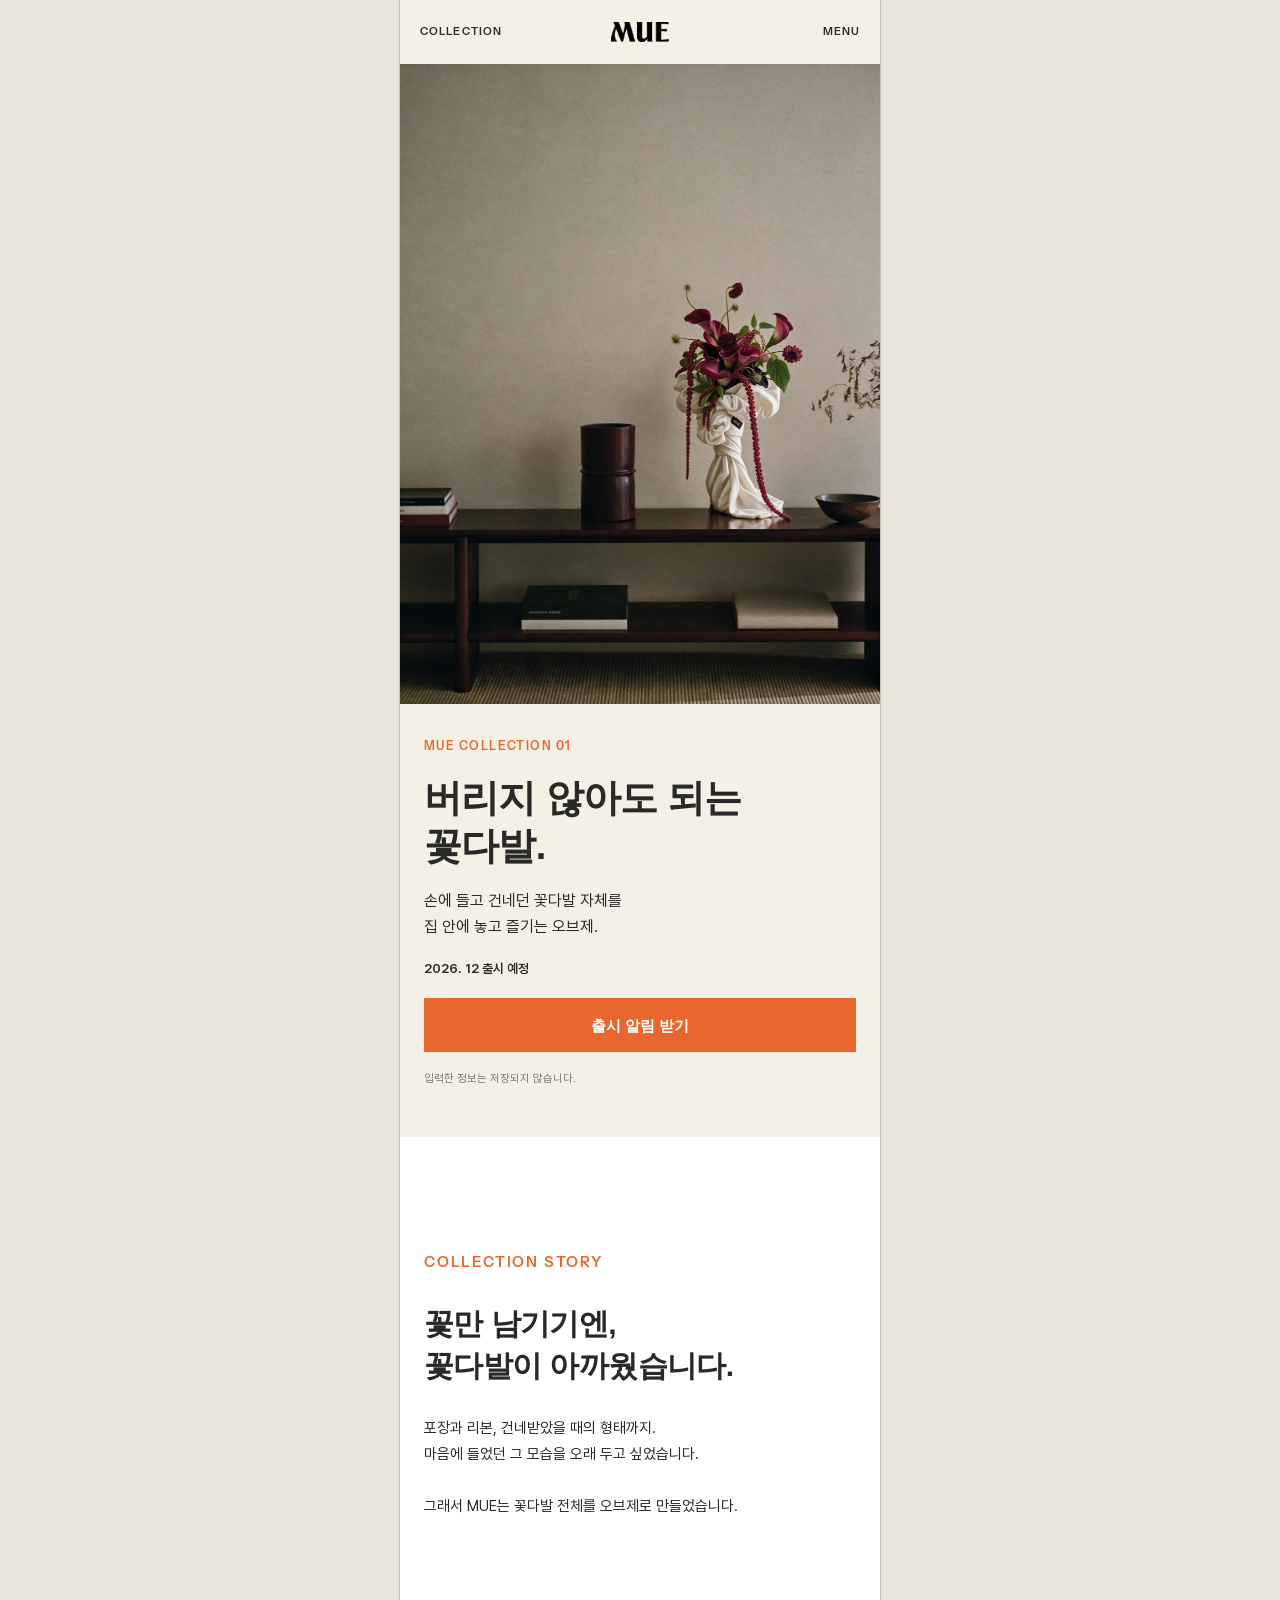
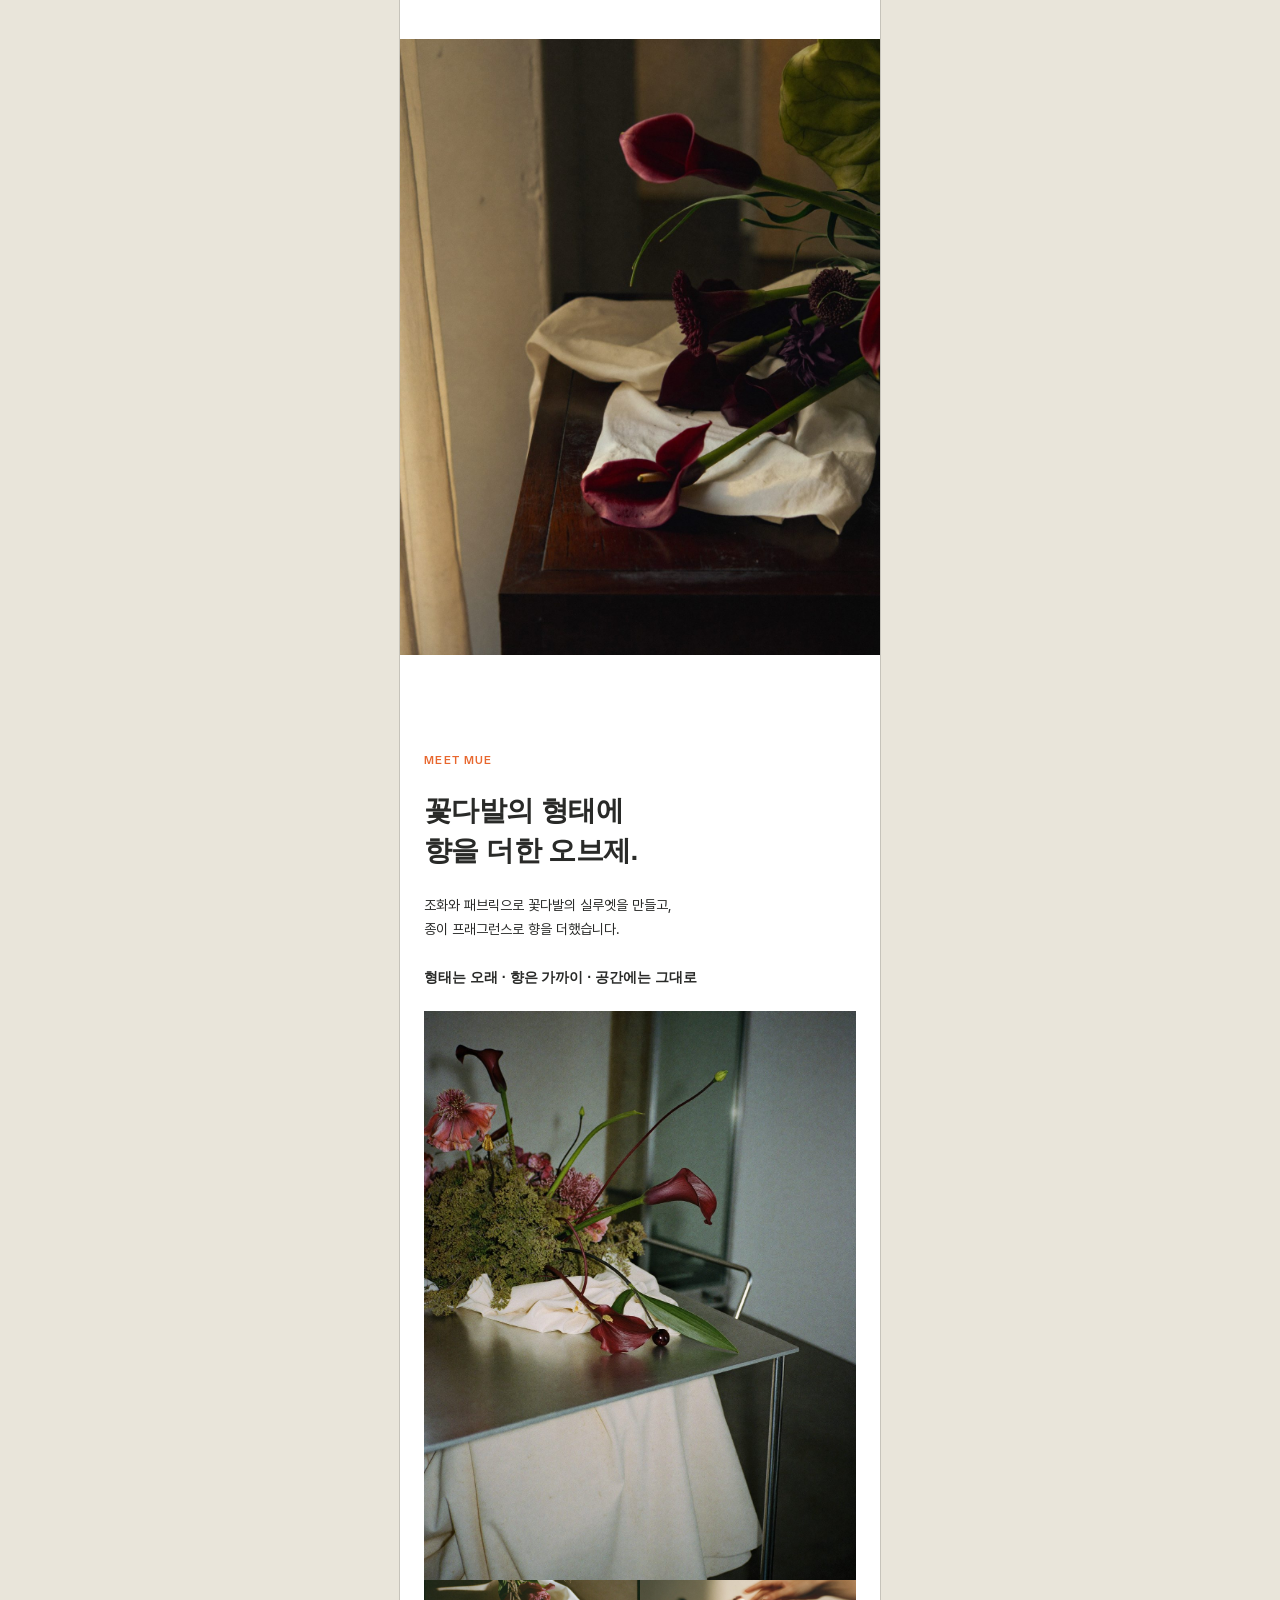
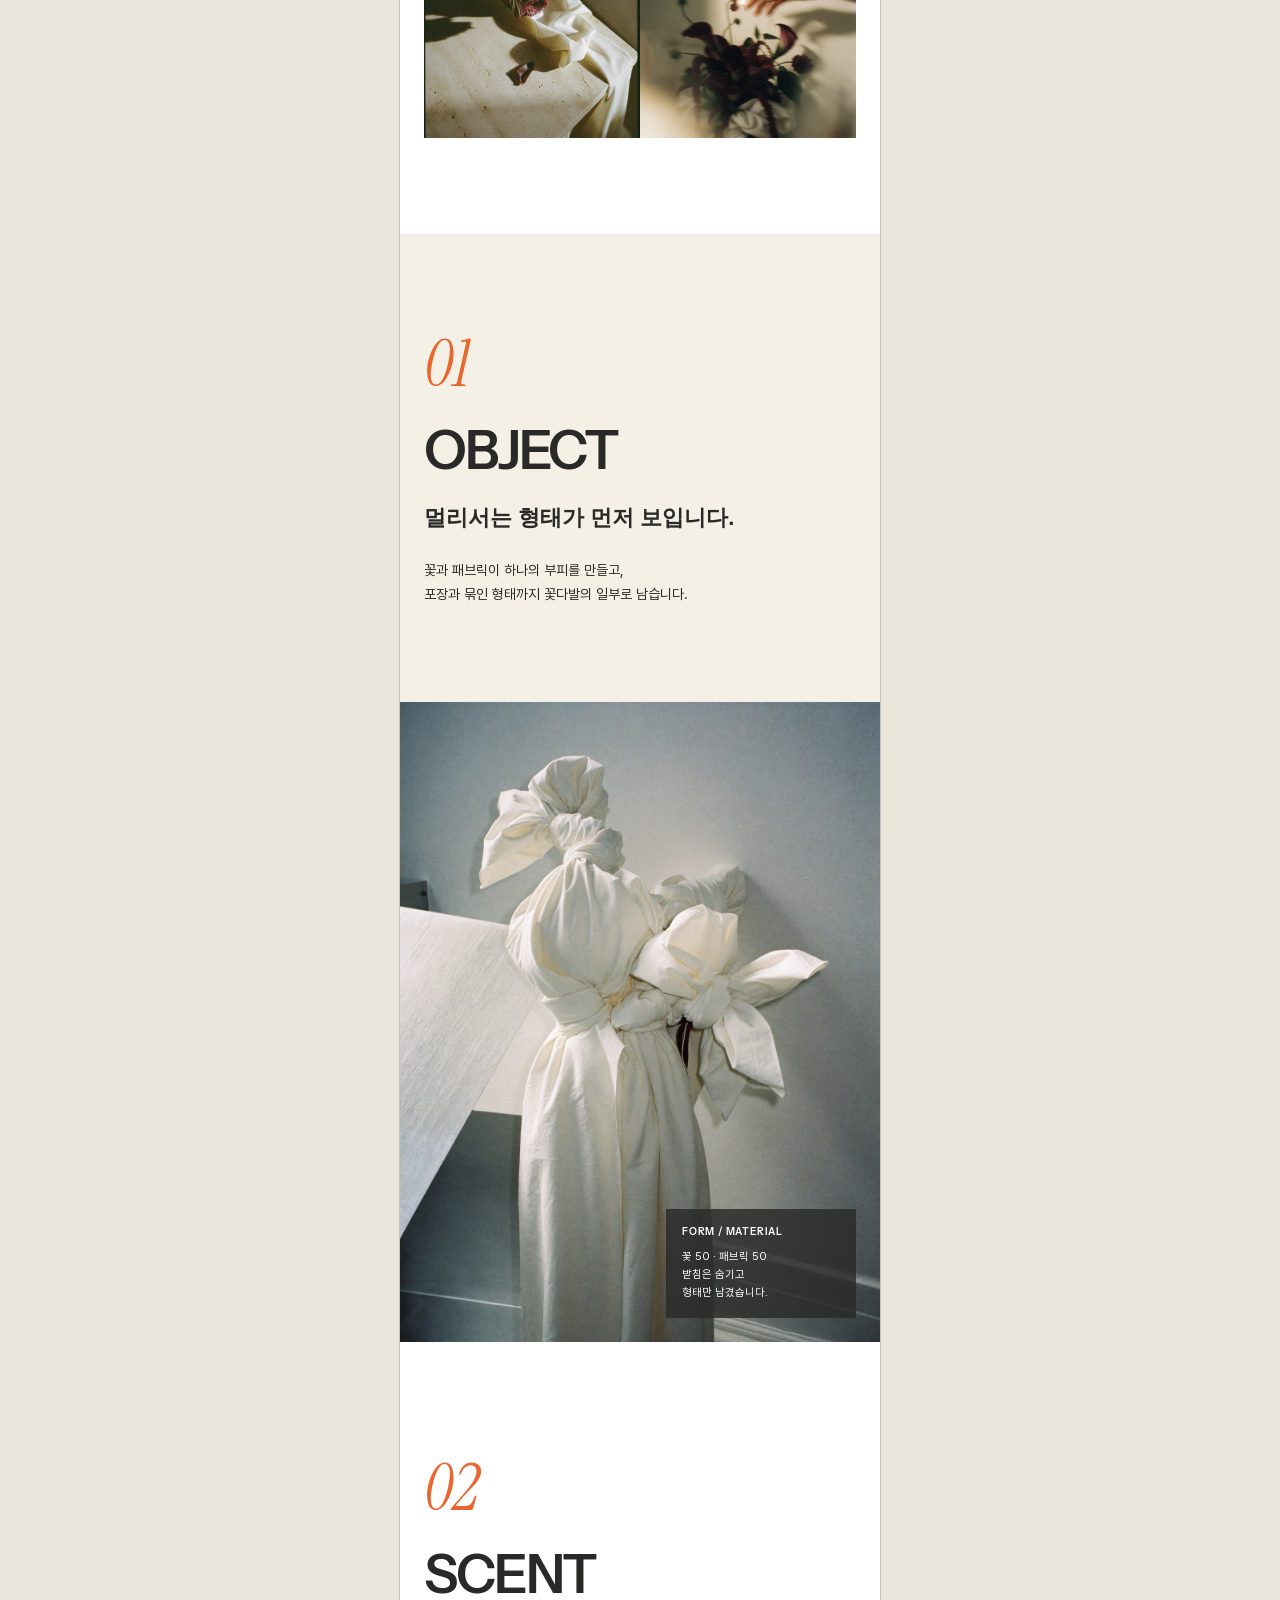
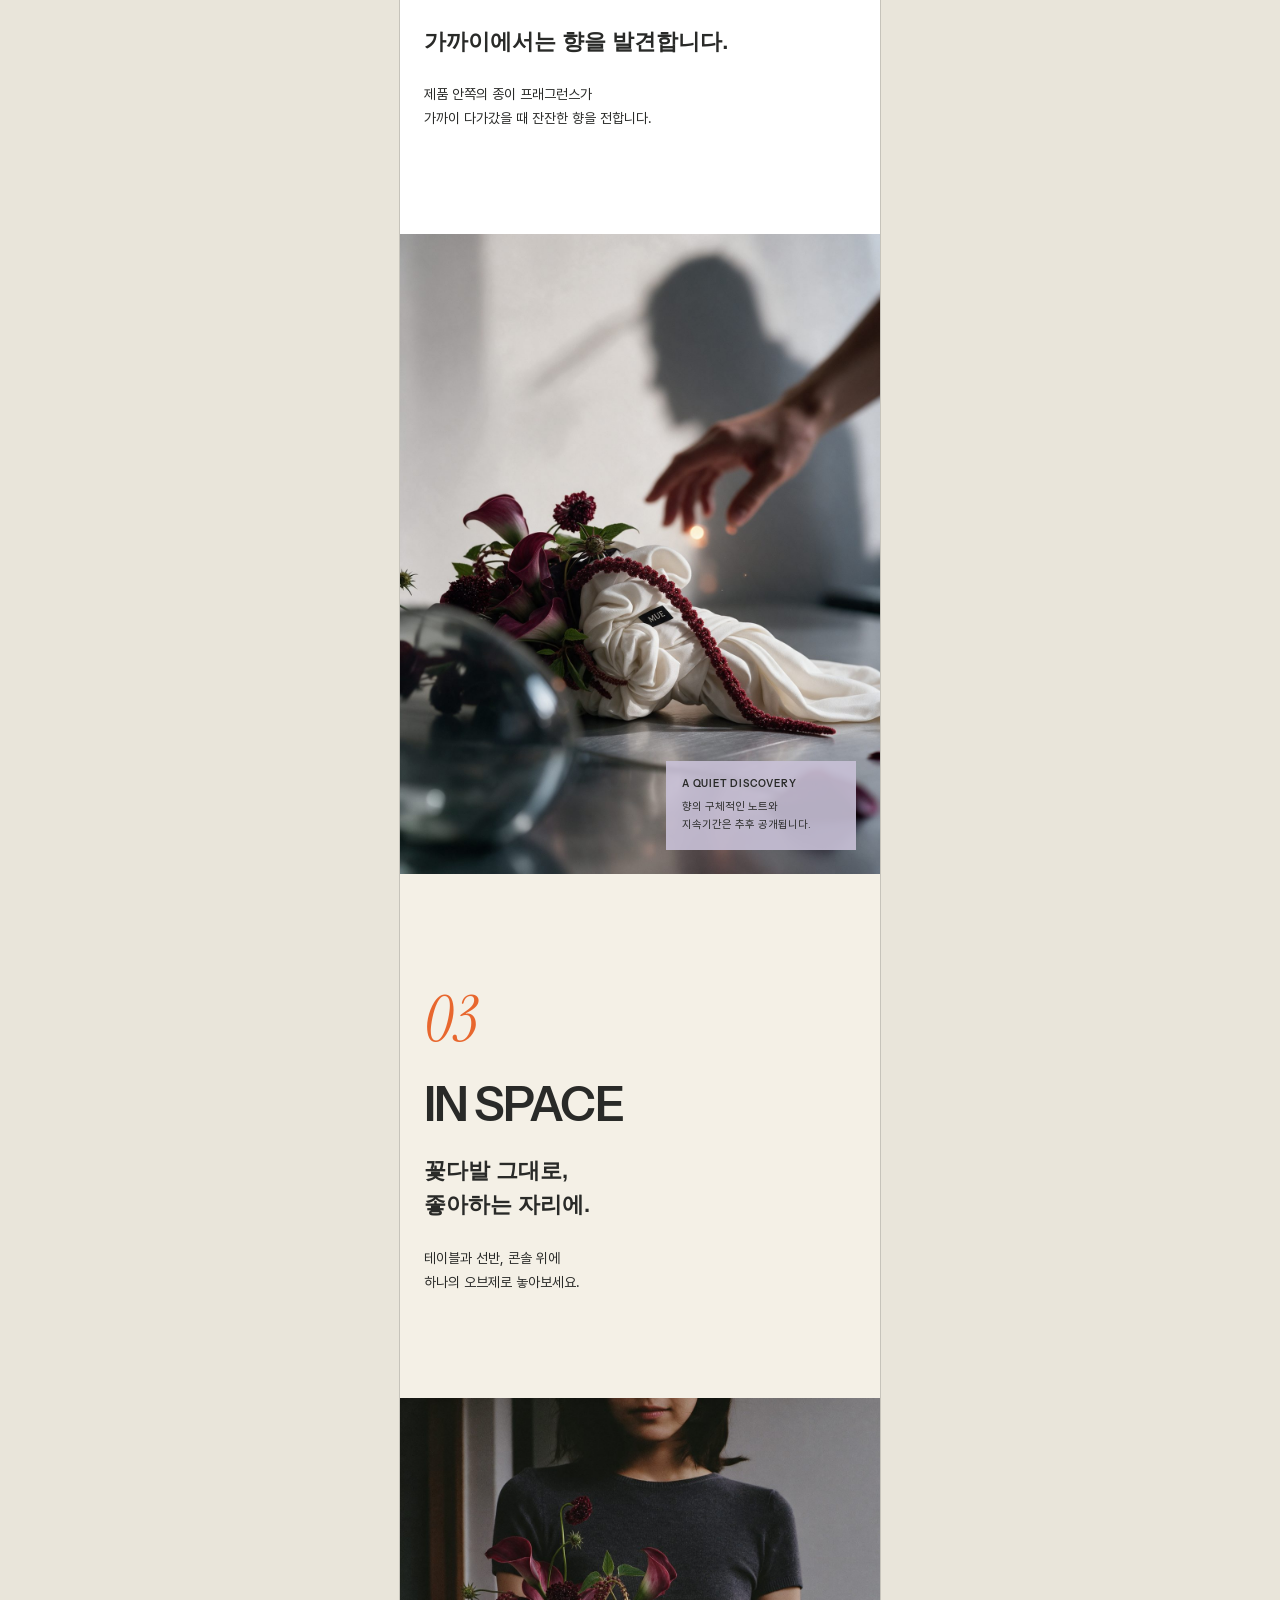
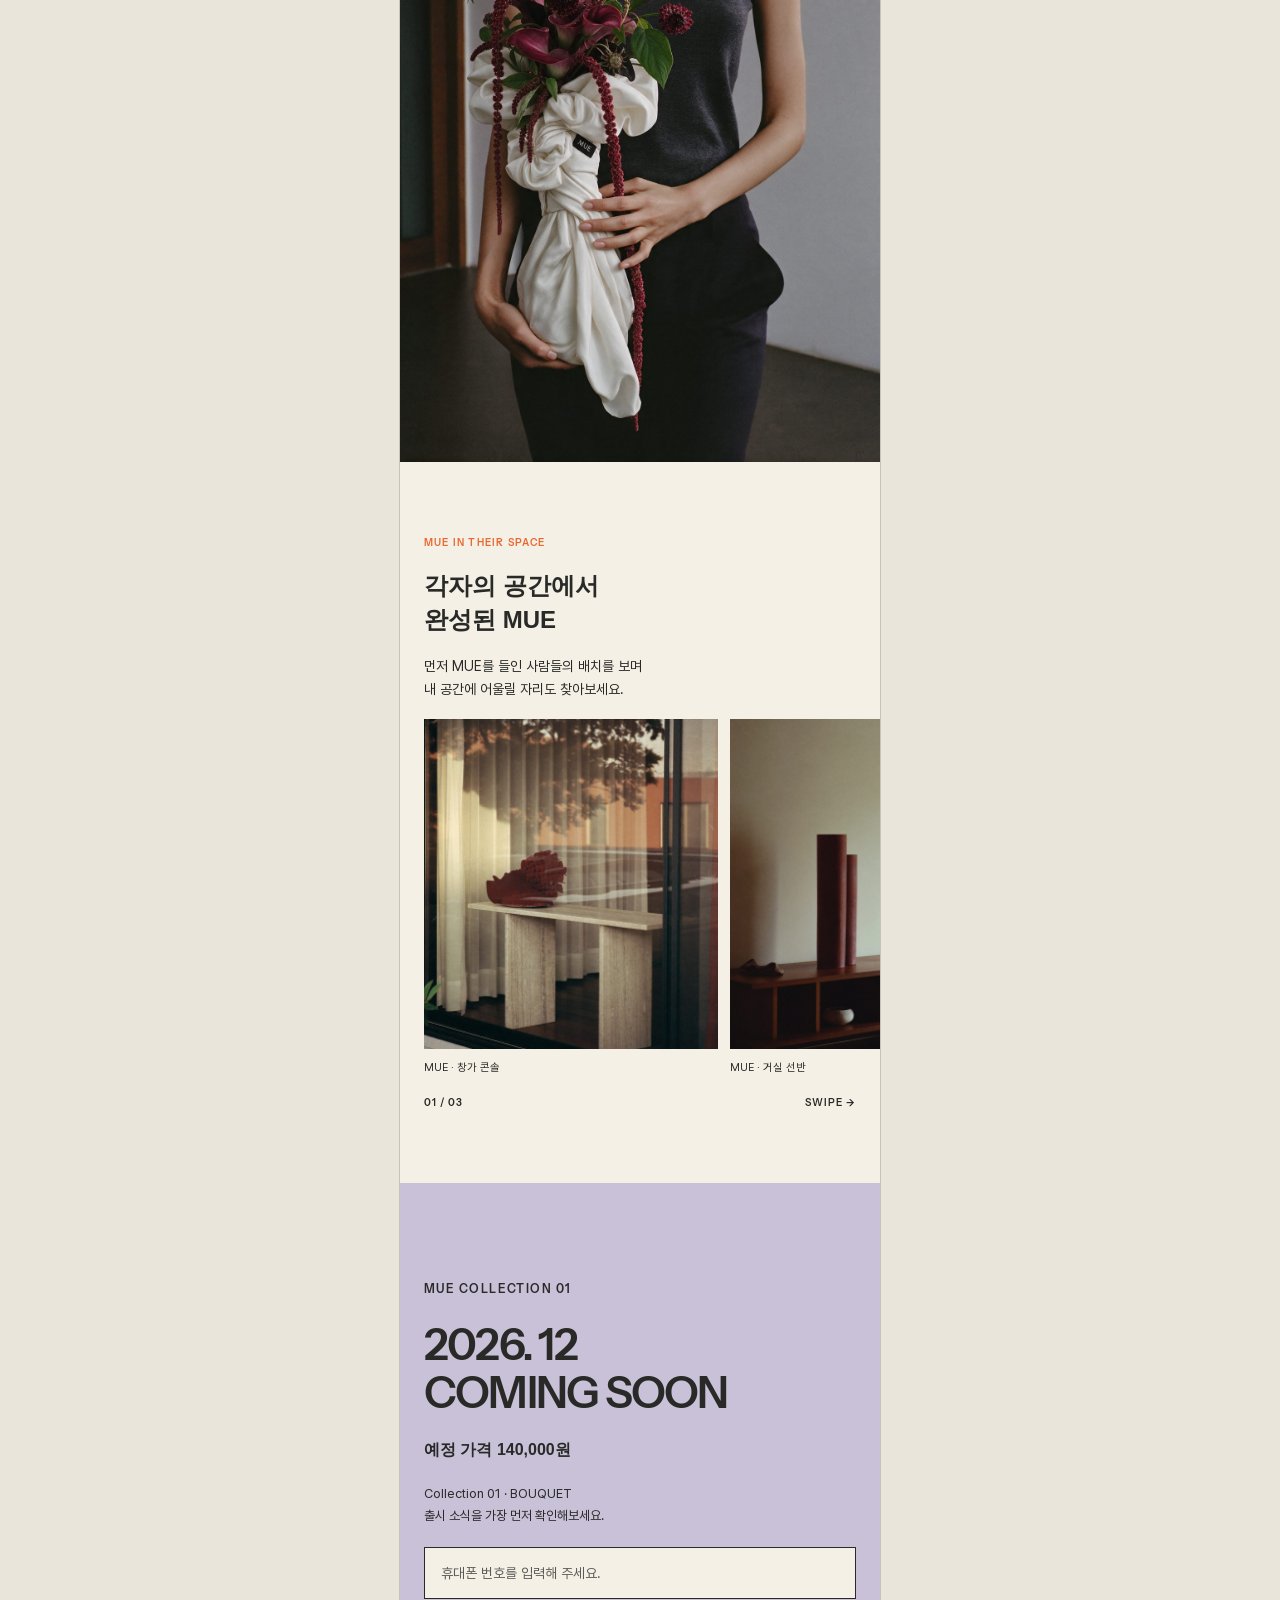
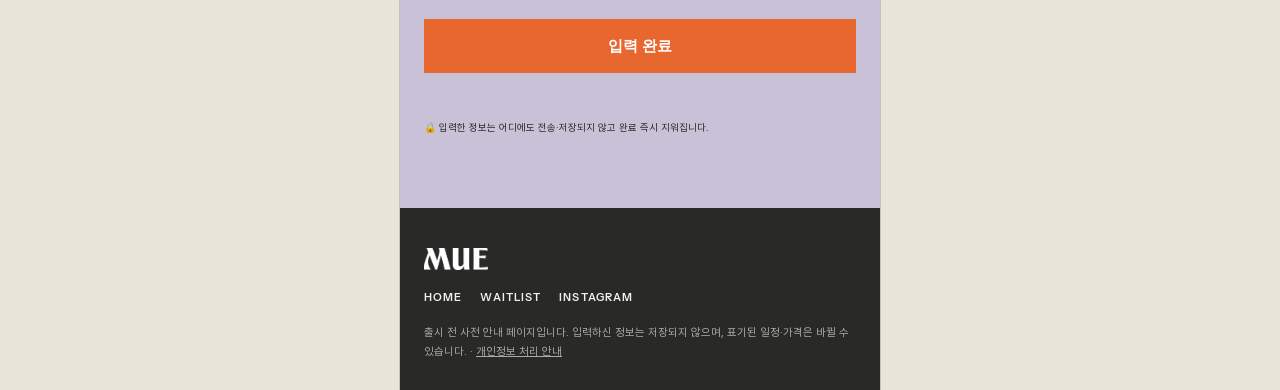
==== product.html @ 1f2057c5 "Publish MUE Collection 01 website" ====
<!doctype html>
<html lang="ko">
<head>
<meta charset="utf-8">
<meta name="viewport" content="width=device-width, initial-scale=1">
<title>MUE Collection 01 | 버리지 않아도 되는 꽃다발</title>
<meta name="description" content="손에 들고 건네던 꽃다발 자체를 집 안에 놓고 즐기는 오브제. 조화와 패브릭, 종이 프래그런스. 2026년 12월 출시 예정.">
<meta property="og:title" content="MUE Collection 01 | 버리지 않아도 되는 꽃다발">
<meta property="og:description" content="형태는 오래 · 향은 가까이 · 공간에는 그대로. 2026. 12 출시 예정.">
<meta property="og:image" content="assets/img/held-scale.jpg">
<link rel="icon" href="assets/img/logo-ink.png">
<script src="assets/js/config.js"></script>
<link rel="stylesheet" href="assets/fonts/fonts.css">
<link rel="stylesheet" href="assets/css/style.css">
</head>
<body class="pdp-page">
<!-- Figma: MUE Collection 01 / Mobile Detail / v2 (390px 기준) 섹션 순서·문구 그대로 -->
<div class="pdp">
  <header class="hd">
    <nav class="l"><a href="product.html">COLLECTION</a></nav>
    <a class="wordmark" href="index.html" aria-label="MUE 홈"><img src="assets/img/logo-ink.png" alt="MUE"></a>
    <nav class="r"><button type="button" class="menu-btn" aria-expanded="false" aria-controls="drawer">MENU</button></nav>
  </header>
  <nav class="drawer" id="drawer">
    <a href="index.html">Home</a>
    <a href="product.html">Collection 01</a>
    <a href="waitlist.html" data-cta="menu_waitlist">Waitlist</a>
    <a href="https://www.instagram.com/mue.objects/" target="_blank" rel="noopener noreferrer" data-cta="menu_instagram">Instagram</a>
  </nav>

  <!-- IMAGE / Hero -->
  <img class="pdp-img h520" src="assets/img/hero.jpg" alt="원목 선반 위에 놓인 MUE 꽃다발 오브제">

  <!-- 01 Hero / Waitlist -->
  <section class="p-hero bg-ivory">
    <p class="eyebrow">MUE COLLECTION 01</p>
    <h1>버리지 않아도 되는<br>꽃다발.</h1>
    <p class="copy">손에 들고 건네던 꽃다발 자체를<br>집 안에 놓고 즐기는 오브제.</p>
    <p class="release">2026. 12 출시 예정</p>
    <a class="btn block" href="#apply" data-cta="pdp_hero">출시 알림 받기</a>
    <p class="note">입력한 정보는 저장되지 않습니다.</p>
  </section>

  <!-- 02 Collection Story / Intro -->
  <section class="p-story bg-white" id="detail">
    <p class="eyebrow">COLLECTION STORY</p>
    <h2>꽃만 남기기엔,<br>꽃다발이 아까웠습니다.</h2>
    <p>포장과 리본, 건네받았을 때의 형태까지.<br>마음에 들었던 그 모습을 오래 두고 싶었습니다.<br><br>그래서 MUE는 꽃다발 전체를 오브제로 만들었습니다.</p>
  </section>

  <!-- IMAGE / Flower and Fabric Detail -->
  <img class="pdp-img h500" src="assets/img/flower-fabric.jpg" alt="원목 테이블 위 칼라 꽃과 아이보리 패브릭" loading="lazy">

  <!-- MEET MUE + Image Gallery (큰 1장 + 작은 2장) -->
  <section class="p-meet bg-white" id="spec">
    <p class="eyebrow">MEET MUE</p>
    <h2>꽃다발의 형태에<br>향을 더한 오브제.</h2>
    <div class="list">
      조화와 패브릭으로 꽃다발의 실루엣을 만들고,<br>종이 프래그런스로 향을 더했습니다.
      <b>형태는 오래 · 향은 가까이 · 공간에는 그대로</b>
    </div>
    <div class="gal">
      <img class="big" src="assets/img/alt-detail.jpg" alt="스테인리스 테이블 위 꽃과 패브릭" loading="lazy">
      <img class="sm" src="assets/img/material-story.jpg" alt="석재 테이블 위 패브릭과 꽃잎" loading="lazy">
      <img class="sm" src="assets/img/motion.jpg" alt="꽃다발 위로 손을 뻗는 장면" loading="lazy">
    </div>
  </section>

  <!-- 03 Form Story -->
  <section class="p-chapter bg-ivory">
    <p class="idx">01</p>
    <p class="ttl">OBJECT</p>
    <h3>멀리서는 형태가 먼저 보입니다.</h3>
    <p>꽃과 패브릭이 하나의 부피를 만들고,<br>포장과 묶인 형태까지 꽃다발의 일부로 남습니다.</p>
  </section>

  <!-- IMAGE / Fabric Close-up + Caption / Form -->
  <div class="cap-wrap">
    <img class="pdp-img h520" src="assets/img/fabric-closeup.jpg" alt="묶인 아이보리 패브릭 클로즈업" loading="lazy">
    <div class="cap dark">
      <p class="en">FORM / MATERIAL</p>
      <p>꽃 50 · 패브릭 50<br>받침은 숨기고<br>형태만 남겼습니다.</p>
    </div>
  </div>

  <!-- 04 Scent Story -->
  <section class="p-chapter tall bg-white">
    <p class="idx">02</p>
    <p class="ttl">SCENT</p>
    <h3>가까이에서는 향을 발견합니다.</h3>
    <p>제품 안쪽의 종이 프래그런스가<br>가까이 다가갔을 때 잔잔한 향을 전합니다.</p>
  </section>

  <!-- IMAGE / Scent Interaction + Caption / Scent -->
  <div class="cap-wrap">
    <img class="pdp-img h520" src="assets/img/scent.jpg" alt="꽃다발 오브제로 손을 뻗는 모습" loading="lazy">
    <div class="cap lilac">
      <p class="en">A QUIET DISCOVERY</p>
      <p>향의 구체적인 노트와<br>지속기간은 추후 공개됩니다.</p>
    </div>
  </div>

  <!-- 05 In Space Story -->
  <section class="p-chapter tall bg-ivory">
    <p class="idx">03</p>
    <p class="ttl s48">IN SPACE</p>
    <h3 class="lh34">꽃다발 그대로,<br>좋아하는 자리에.</h3>
    <p>테이블과 선반, 콘솔 위에<br>하나의 오브제로 놓아보세요.</p>
  </section>

  <!-- IMAGE / Held Scale -->
  <img class="pdp-img h540" src="assets/img/held-scale.jpg" alt="MUE 꽃다발을 안고 있는 사람" loading="lazy">

  <!-- 06 Real Spaces / Swipe Gallery -->
  <section class="p-spaces bg-ivory">
    <p class="eyebrow">MUE IN THEIR SPACE</p>
    <h2>각자의 공간에서<br>완성된 MUE</h2>
    <p class="body">먼저 MUE를 들인 사람들의 배치를 보며<br>내 공간에 어울릴 자리도 찾아보세요.</p>
    <div class="swipe" data-swipe="#swipe-pg">
      <div class="card"><img src="assets/img/mood-window.jpg" alt="창가 석재 콘솔 위 오브제" loading="lazy"><p>MUE  ·  창가 콘솔</p></div>
      <div class="card"><img src="assets/img/mood-interior.jpg" alt="원목 선반이 있는 거실" loading="lazy"><p>MUE  ·  거실 선반</p></div>
      <div class="card"><img src="assets/img/material-story.jpg" alt="석재 테이블 위 패브릭" loading="lazy"><p>MUE  ·  현관 테이블</p></div>
    </div>
    <div class="swipe-pg"><span id="swipe-pg">01 / 03</span><span>SWIPE  →</span></div>
  </section>

  <!-- 07 Release / Waitlist -->
  <section class="p-release bg-lilac" id="apply">
    <p class="label">MUE COLLECTION 01</p>
    <p class="rt">2026. 12<br>COMING SOON</p>
    <p class="price">예정 가격 140,000원</p>
    <p class="wl">Collection 01 · BOUQUET<br>출시 소식을 가장 먼저 확인해보세요.</p>
    <form data-form="pdp_release" novalidate style="display:flex;flex-direction:column;gap:20px">
      <input class="input" type="tel" inputmode="numeric" autocomplete="off" placeholder="휴대폰 번호를 입력해 주세요." aria-label="휴대폰 번호" data-phone data-required data-label="휴대폰 번호">
      <button class="btn block" type="submit" data-cta="pdp_release_submit">입력 완료</button>
      <p class="err" role="alert" style="margin-top:-12px"></p>
    </form>
    <p class="note" style="color:var(--mue-ink);font-size:10px">🔒 입력한 정보는 어디에도 전송·저장되지 않고 완료 즉시 지워집니다.</p>
  </section>

  <footer class="pfoot">
    <img src="assets/img/logo-white.png" alt="MUE">
    <nav><a href="index.html">HOME</a><a href="waitlist.html">WAITLIST</a><a href="https://www.instagram.com/mue.objects/" target="_blank" rel="noopener noreferrer" data-cta="footer_instagram">INSTAGRAM</a></nav>
    <p>출시 전 사전 안내 페이지입니다. 입력하신 정보는 저장되지 않으며, 표기된 일정·가격은 바뀔 수 있습니다. · <a href="#" data-privacy-open>개인정보 처리 안내</a></p>
  </footer>
</div>

<div class="modal" id="privacy-modal" role="dialog" aria-modal="true" aria-labelledby="privacy-title" aria-hidden="true">
  <div class="modal-box">
    <span class="badge">개인정보 미수집 · 즉시 파기</span>
    <h2 id="privacy-title">개인정보 처리 안내</h2>
    <ol>
      <li><strong>입력하신 정보는 저장하지 않습니다.</strong> 서버, 데이터베이스, 스프레드시트, 이메일, 외부 서비스 어디로도 전송되지 않습니다.</li>
      <li>입력값은 이 화면에만 잠시 머물며, 완료 버튼을 누르는 <strong>즉시 지워집니다.</strong> 쿠키나 브라우저 저장소에도 남지 않습니다.</li>
      <li>방문 수, 버튼 클릭 같은 익명 방문 통계를 분석 도구로 집계할 수 있습니다. 이 통계에는 입력하신 연락처가 포함되지 않습니다.</li>
    </ol>
    <label><input type="checkbox" id="privacy-agree"> 위 내용을 확인했으며, 입력값이 저장되지 않고 즉시 지워진다는 점에 동의합니다.</label>
    <div class="modal-actions">
      <button type="button" class="cancel" id="privacy-cancel">닫기</button>
      <button type="button" class="ok" id="privacy-ok" disabled>확인했습니다</button>
    </div>
  </div>
</div>

<script src="assets/js/main.js"></script>
</body>
</html>
---- assets/fonts/fonts.css ----
@font-face {
  font-family: "Instrument Sans";
  src: url("./web/InstrumentSans-Regular.woff2") format("woff2");
  font-style: normal;
  font-weight: 400;
  font-display: swap;
}

@font-face {
  font-family: "Instrument Sans";
  src: url("./web/InstrumentSans-SemiBold.woff2") format("woff2");
  font-style: normal;
  font-weight: 600;
  font-display: swap;
}

@font-face {
  font-family: "Instrument Serif";
  src: url("./web/InstrumentSerif-Italic.woff2") format("woff2");
  font-style: italic;
  font-weight: 400;
  font-display: swap;
}

@font-face {
  font-family: "Pretendard";
  src: url("./web/Pretendard-Regular.woff2") format("woff2");
  font-style: normal;
  font-weight: 400;
  font-display: swap;
}

@font-face {
  font-family: "Pretendard";
  src: url("./web/Pretendard-SemiBold.woff2") format("woff2");
  font-style: normal;
  font-weight: 600;
  font-display: swap;
}

@font-face {
  font-family: "Pretendard";
  src: url("./web/Pretendard-Bold.woff2") format("woff2");
  font-style: normal;
  font-weight: 700;
  font-display: swap;
}

:root {
  --font-en-sans: "Instrument Sans", sans-serif;
  --font-en-serif: "Instrument Serif", serif;
  --font-ko: "Pretendard", sans-serif;
}

/* Recommended role mapping */
.heading-en {
  font-family: var(--font-en-sans);
  font-weight: 600;
}

.heading-ko {
  font-family: var(--font-ko);
  font-weight: 700;
}

.body-en {
  font-family: var(--font-en-sans);
  font-weight: 400;
}

.body-ko {
  font-family: var(--font-ko);
  font-weight: 400;
}

.accent-en {
  font-family: var(--font-en-serif);
  font-style: italic;
  font-weight: 400;
}

.accent-ko {
  font-family: var(--font-ko);
  font-weight: 600;
}
---- assets/css/style.css ----
/* MUE — Collection 01
   색·글꼴은 여기 :root 한 곳에서만 바꿉니다. (Figma 변수 이름 그대로)
   글꼴 파일은 학생이 보낸 MUE_Web_Font_Package 그대로 assets/fonts/ 에 있고, 각 HTML이 fonts.css를 먼저 불러옵니다.
   역할: 영문 제목 Instrument Sans 600 / 한글 제목 Pretendard 700 / 본문 Pretendard 400 / 강조 Instrument Serif Italic */

:root {
  --mue-wrap-ivory: #f4f0e6;
  --mue-ink: #292a28;
  --mue-ribbon-orange: #e8672e;
  --mue-veil-lilac: #c9c1d8;
  --mue-white: #ffffff;
  /* 메인·리드 참고 이미지 색 */
  --mue-wine: #57232b;
  --mue-mist: #aab5b4;
  --mue-sage: #9da386;
  --mue-line: rgba(41, 42, 40, .18);
  --mue-muted: rgba(41, 42, 40, .62);

  --f-en: "Instrument Sans", "Helvetica Neue", Arial, sans-serif;
  --f-serif: "Instrument Serif", Georgia, serif;
  --f-ko: "Pretendard", "Apple SD Gothic Neo", sans-serif;
}

*, *::before, *::after { box-sizing: border-box; }
html { -webkit-text-size-adjust: 100%; scroll-behavior: smooth; }
body {
  margin: 0;
  background: var(--mue-wrap-ivory);
  color: var(--mue-ink);
  font-family: var(--f-ko);
  font-size: 15px;
  line-height: 1.7;
  word-break: keep-all;
  -webkit-font-smoothing: antialiased;
}
img { display: block; max-width: 100%; }
a { color: inherit; }
button { font: inherit; }
p, h1, h2, h3 { margin: 0; }

.en { font-family: var(--f-en); font-weight: 600; letter-spacing: .1em; text-transform: uppercase; }
.eyebrow { font-family: var(--f-en); font-weight: 600; font-size: 11px; letter-spacing: .12em; text-transform: uppercase; color: var(--mue-ribbon-orange); }
.idx { font-family: var(--f-serif); font-style: italic; font-size: 64px; line-height: 1.06; color: var(--mue-ribbon-orange); }

/* ---------- header ---------- */
.hd {
  position: sticky; top: 0; z-index: 30;
  display: grid; grid-template-columns: 1fr auto 1fr; align-items: center;
  height: 64px; padding: 0 20px;
  background: var(--mue-wrap-ivory);
  border-bottom: 1px solid transparent;
  transition: border-color .2s;
}
.hd.scrolled { border-color: var(--mue-line); }
.hd .l, .hd .r { font-family: var(--f-en); font-weight: 600; font-size: 11px; letter-spacing: .1em; text-transform: uppercase; display: flex; gap: 22px; }
.hd .r { justify-content: flex-end; }
.hd a { text-decoration: none; }
.hd a:hover { color: var(--mue-ribbon-orange); }
.wordmark { font-family: var(--f-en); font-weight: 600; font-size: 22px; letter-spacing: -.02em; text-decoration: none; }
.wordmark img { height: 20px; width: auto; }
.hd .menu-btn { background: none; border: 0; padding: 0; cursor: pointer; font-family: var(--f-en); font-weight: 600; font-size: 11px; letter-spacing: .1em; color: inherit; }
.drawer { display: none; }

/* ---------- buttons ---------- */
.btn {
  display: inline-flex; align-items: center; justify-content: center;
  height: 54px; padding: 0 28px; border: 0; cursor: pointer;
  background: var(--mue-ribbon-orange); color: var(--mue-white);
  font-family: var(--f-ko); font-weight: 700; font-size: 15px; text-decoration: none;
  transition: background .2s;
}
.btn:hover { background: #d4561f; }
.btn.block { width: 100%; }
.btn.ink { background: var(--mue-ink); }
.btn.ink:hover { background: #000; }
.link-u { font-family: var(--f-en); font-weight: 600; font-size: 11px; letter-spacing: .12em; text-transform: uppercase; text-decoration: none; border-bottom: 1px solid currentColor; padding-bottom: 3px; }
.link-u:hover { color: var(--mue-ribbon-orange); }
.note { font-size: 11px; color: var(--mue-muted); }

/* =========================================================
   HOME (index.html) — 학생 참고 이미지(01_메인_홈_참고이미지) 구성 그대로
   + 레퍼런스: Fumum(이미지 위 대기 카드, 3장 이미지 줄) / Abel(번호 붙은 가로 넘김, 아래 큰 로고)
   ========================================================= */
.home-hero { position: relative; height: min(78svh, 760px); min-height: 520px; overflow: hidden; background: #8f8578; color: var(--mue-white); }
.home-hero > img { position: absolute; inset: 0; width: 100%; height: 100%; object-fit: cover; object-position: center 38%; }
.home-hero::after { content: ""; position: absolute; inset: 0; background: linear-gradient(90deg, rgba(30,24,20,.5) 0%, rgba(30,24,20,.12) 55%, rgba(30,24,20,0) 100%); }
.home-hero .copy { position: absolute; z-index: 1; left: 48px; top: 50%; transform: translateY(-50%); max-width: 520px; }
.home-hero .copy .en { font-weight: 400; font-size: 13px; letter-spacing: .24em; margin-bottom: 18px; display: block; }
.home-hero h1 { font-weight: 400; font-size: clamp(34px, 4.2vw, 56px); line-height: 1.3; letter-spacing: -.02em; }
.home-hero .copy p { margin-top: 22px; font-size: 16px; }
.wait-card {
  position: absolute; z-index: 1; right: 48px; bottom: 48px; width: 240px;
  padding: 26px 28px 28px; background: rgba(87, 35, 43, .92); color: var(--mue-wrap-ivory);
}
.wait-card .en { font-weight: 400; font-size: 12px; letter-spacing: .2em; display: block; }
.wait-card .dash { display: block; width: 14px; height: 1px; background: currentColor; margin: 14px 0; }
.wait-card .date { font-family: var(--f-en); font-size: 20px; letter-spacing: .2em; margin-bottom: 22px; }
.btn-line { display: flex; align-items: center; justify-content: center; height: 44px; border: 1px solid currentColor; color: inherit; text-decoration: none; font-size: 14px; letter-spacing: .1em; transition: background .2s, color .2s; }
.btn-line:hover { background: var(--mue-wrap-ivory); color: var(--mue-wine); }

.slider { padding: 48px 48px 64px; background: var(--mue-wrap-ivory); }
.slider .top { display: flex; justify-content: space-between; align-items: flex-end; margin-bottom: 18px; }
.slider .count { font-family: var(--f-en); font-size: 14px; letter-spacing: .14em; }
.slider .name { font-family: var(--f-en); font-size: 14px; letter-spacing: .3em; margin-top: 6px; text-transform: uppercase; }
.slider .arrows { display: flex; gap: 8px; }
.slider .arrows button { width: 44px; height: 44px; border: 1px solid var(--mue-ink); background: none; cursor: pointer; font-family: var(--f-en); font-size: 16px; color: var(--mue-ink); }
.slider .arrows button:hover { background: var(--mue-ink); color: var(--mue-wrap-ivory); }
.slides { display: flex; overflow-x: auto; scroll-snap-type: x mandatory; scrollbar-width: none; }
.slides::-webkit-scrollbar { display: none; }
.slides figure { flex: 0 0 100%; margin: 0; scroll-snap-align: start; position: relative; }
.slides img { width: 100%; aspect-ratio: 16/8.4; object-fit: cover; }
.slides figcaption { position: absolute; left: 24px; bottom: 20px; color: var(--mue-white); font-size: 14px; text-shadow: 0 1px 12px rgba(0,0,0,.35); }
.slider .more { display: flex; justify-content: flex-end; margin-top: 24px; }
.btn-wine { display: inline-flex; align-items: center; gap: 12px; height: 46px; padding: 0 26px; background: var(--mue-wine); color: var(--mue-wrap-ivory); text-decoration: none; font-family: var(--f-en); font-size: 13px; letter-spacing: .16em; border: 0; cursor: pointer; }
.btn-wine:hover { background: #3f171d; }

.trio { padding: 96px 48px; background: var(--mue-white); }
.trio .head { text-align: center; margin-bottom: 48px; }
.trio .head .en { font-size: 11px; letter-spacing: .24em; display: block; margin-bottom: 16px; color: var(--mue-muted); }
.trio .head h2 { font-weight: 600; font-size: clamp(24px, 3vw, 34px); line-height: 1.45; letter-spacing: -.02em; }
.trio .grid { display: grid; grid-template-columns: repeat(3, 1fr); gap: 28px; }
.trio figure { margin: 0; }
.trio img { width: 100%; aspect-ratio: 3/4; object-fit: cover; }
.trio figcaption { margin-top: 16px; }
.trio figcaption .en { font-size: 12px; letter-spacing: .2em; }
.trio figcaption p { margin-top: 6px; font-size: 14px; color: var(--mue-muted); }

/* footer (홈·리드 공용) — 참고 이미지의 회청색 띠 + 아래 큰 로고 */
.ft2 { background: var(--mue-mist); color: var(--mue-ink); padding: 48px 48px 0; overflow: hidden; }
.ft2 .row { display: grid; grid-template-columns: 180px 1px 1fr 1.4fr; gap: 36px; align-items: start; }
.ft2 .vr { width: 1px; height: 72px; background: var(--mue-ink); opacity: .5; }
.ft2 ul { list-style: none; margin: 0; padding: 0; display: grid; gap: 8px; font-family: var(--f-en); font-size: 13px; letter-spacing: .12em; }
.ft2 a { text-decoration: none; }
.ft2 a:hover { color: var(--mue-wine); }
.ft2 .info { font-family: var(--f-en); font-size: 13px; letter-spacing: .1em; line-height: 1.9; padding-top: 18px; }
.ft2 .sub p { font-size: 15px; margin-bottom: 14px; }
.ft2 .sub form { display: flex; gap: 6px; }
.ft2 .sub .input { height: 40px; background: var(--mue-wrap-ivory); border-color: rgba(41,42,40,.4); font-size: 13px; }
.ft2 .sub .btn-wine { height: 40px; padding: 0 22px; font-family: var(--f-ko); font-size: 14px; letter-spacing: .04em; flex: 0 0 auto; }
.ft2 .sub .err { margin-top: 6px; }
.ft2 .legal { margin-top: 28px; font-size: 11px; color: rgba(41,42,40,.7); display: flex; justify-content: space-between; gap: 12px; flex-wrap: wrap; }
.ft2 .legal a { text-decoration: underline; }
.ft2 .giant { margin: 24px auto -3.2%; width: min(560px, 62%); }
.ft2 .giant img { width: 100%; height: auto; }

/* ---------- footer ---------- */
.ft { background: var(--mue-ink); color: var(--mue-wrap-ivory); padding: 56px 32px 28px; font-size: 12px; }
.ft .cols { display: grid; grid-template-columns: 2fr 1fr 1fr; gap: 32px; margin-bottom: 44px; }
.ft .brand img { height: 30px; width: auto; margin-bottom: 14px; }
.ft h4 { margin: 0 0 12px; font-family: var(--f-en); font-weight: 600; font-size: 11px; letter-spacing: .12em; text-transform: uppercase; color: rgba(244,240,230,.55); }
.ft ul { list-style: none; margin: 0; padding: 0; display: grid; gap: 8px; }
.ft a { text-decoration: none; }
.ft a:hover { color: var(--mue-ribbon-orange); }
.ft .legal { border-top: 1px solid rgba(244,240,230,.18); padding-top: 18px; display: flex; justify-content: space-between; gap: 16px; flex-wrap: wrap; color: rgba(244,240,230,.6); font-size: 11px; }

/* =========================================================
   PRODUCT DETAIL (product.html) — Figma "MUE Collection 01 / Mobile Detail / v2" 그대로
   모바일 390 기준. 데스크톱에서는 가운데 480px 기둥으로 보여 줍니다.
   ========================================================= */
.pdp { max-width: 480px; margin: 0 auto; background: var(--mue-wrap-ivory); box-shadow: 0 0 0 1px var(--mue-line); }
body.pdp-page { background: #e9e5da; }
.pdp .hd { position: sticky; }
.pdp-img { width: 100%; object-fit: cover; }
.pdp-img.h520 { aspect-ratio: 390/520; }
.pdp-img.h500 { aspect-ratio: 390/500; }
.pdp-img.h540 { aspect-ratio: 390/540; }
.pdp section { padding-left: 24px; padding-right: 24px; }
.bg-ivory { background: var(--mue-wrap-ivory); }
.bg-white { background: var(--mue-white); }
.bg-lilac { background: var(--mue-veil-lilac); }

.p-hero { padding-top: 32px; padding-bottom: 48px; display: flex; flex-direction: column; gap: 18px; }
.p-hero .eyebrow { font-size: 12px; letter-spacing: .12em; }
.p-hero h1 { font-weight: 700; font-size: 38px; line-height: 48px; letter-spacing: -.02em; }
.p-hero .copy { font-size: 16px; line-height: 26px; }
.p-hero .release { font-weight: 600; font-size: 13px; }

.p-story { padding-top: 112px; padding-bottom: 120px; display: flex; flex-direction: column; gap: 28px; }
.p-story h2 { font-weight: 700; font-size: 30px; line-height: 42px; letter-spacing: -.02em; }
.p-story p { font-size: 15px; line-height: 26px; }

.p-meet { padding-top: 96px; padding-bottom: 96px; display: flex; flex-direction: column; gap: 22px; }
.p-meet h2 { font-weight: 700; font-size: 28px; line-height: 40px; letter-spacing: -.02em; }
.p-meet .list { font-size: 14px; line-height: 24px; }
.p-meet .list b { display: block; margin-top: 24px; font-weight: 700; }
.p-meet .gal { display: grid; grid-template-columns: 1fr 1fr; }
.p-meet .gal img { width: 100%; object-fit: cover; }
.p-meet .gal .big { grid-column: 1 / -1; aspect-ratio: 342/450; }
.p-meet .gal .sm { aspect-ratio: 171/125; }

.p-chapter { display: flex; flex-direction: column; gap: 24px; padding-top: 96px; padding-bottom: 96px; }
.p-chapter.tall { padding-top: 112px; padding-bottom: 104px; }
.p-chapter .ttl { font-family: var(--f-en); font-weight: 600; font-size: 54px; line-height: 56px; letter-spacing: -.04em; }
.p-chapter .ttl.s48 { font-size: 48px; line-height: 52px; }
.p-chapter h3 { font-weight: 700; font-size: 22px; line-height: 32px; }
.p-chapter h3.lh34 { line-height: 34px; }
.p-chapter p { font-size: 14px; line-height: 24px; }
.p-chapter .idx { font-size: 64px; line-height: 68px; }

.cap-wrap { position: relative; }
.cap {
  position: absolute; right: 24px; bottom: 24px; width: 190px; padding: 16px;
  display: flex; flex-direction: column; gap: 8px;
}
.cap .en { font-size: 10px; letter-spacing: .08em; line-height: 13px; }
.cap p { font-size: 11px; line-height: 18px; }
.cap.dark { background: rgba(41, 42, 40, .82); color: var(--mue-white); gap: 10px; }
.cap.lilac { background: rgba(201, 193, 216, .9); color: var(--mue-ink); }

.p-spaces { padding-top: 72px; padding-bottom: 72px; display: flex; flex-direction: column; gap: 18px; }
.p-spaces .eyebrow { font-size: 10px; }
.p-spaces h2 { font-weight: 700; font-size: 24px; line-height: 34px; }
.p-spaces .body { font-size: 14px; line-height: 23px; }
.swipe { display: flex; gap: 12px; overflow-x: auto; scroll-snap-type: x mandatory; margin-right: -24px; padding-right: 24px; scrollbar-width: none; }
.swipe::-webkit-scrollbar { display: none; }
.swipe .card { flex: 0 0 294px; scroll-snap-align: start; }
.swipe .card img { width: 294px; height: 330px; object-fit: cover; }
.swipe .card p { margin-top: 10px; font-size: 11px; line-height: 17px; }
.swipe-pg { display: flex; justify-content: space-between; font-family: var(--f-en); font-weight: 600; font-size: 10px; letter-spacing: .1em; }

.p-release { padding-top: 96px; padding-bottom: 72px; display: flex; flex-direction: column; gap: 20px; }
.p-release .label { font-family: var(--f-en); font-weight: 600; font-size: 12px; letter-spacing: .12em; }
.p-release .rt { font-family: var(--f-en); font-weight: 600; font-size: 44px; line-height: 48px; letter-spacing: -.04em; }
.p-release .price { font-weight: 700; font-size: 16px; }
.p-release .wl { font-size: 13px; line-height: 22px; }

/* ---------- form (공용) ---------- */
.field { display: flex; flex-direction: column; gap: 6px; }
.field label { font-size: 12px; font-weight: 600; }
.input {
  width: 100%; height: 52px; padding: 0 16px;
  background: var(--mue-wrap-ivory); border: 1px solid var(--mue-ink); border-radius: 0;
  font-family: var(--f-ko); font-size: 14px; color: var(--mue-ink);
}
.input::placeholder { color: var(--mue-ink); opacity: .75; }
select.input { appearance: none; background-image: linear-gradient(45deg, transparent 50%, var(--mue-ink) 50%), linear-gradient(135deg, var(--mue-ink) 50%, transparent 50%); background-position: calc(100% - 20px) 23px, calc(100% - 15px) 23px; background-size: 5px 5px; background-repeat: no-repeat; }
.input:focus { outline: 2px solid var(--mue-ribbon-orange); outline-offset: -2px; }
.chips { display: flex; flex-wrap: wrap; gap: 8px; }
.chips label { cursor: pointer; }
.chips input { position: absolute; opacity: 0; pointer-events: none; }
.chips span { display: inline-block; padding: 9px 14px; border: 1px solid var(--mue-ink); font-size: 13px; }
.chips input:checked + span { background: var(--mue-ink); color: var(--mue-wrap-ivory); }
.chips input:focus-visible + span { outline: 2px solid var(--mue-ribbon-orange); }
.agree { display: flex; gap: 10px; align-items: flex-start; font-size: 12px; line-height: 1.6; }
.agree input { margin-top: 3px; accent-color: var(--mue-ribbon-orange); }
.err { color: #b3261e; font-size: 12px; min-height: 18px; }

/* =========================================================
   LEAD (waitlist.html) — 학생 참고 이미지(02_리드_수집_페이지_참고이미지) 그대로
   ========================================================= */
.lead { text-align: center; padding: 120px 24px 72px; background: var(--mue-wrap-ivory); }
.lead .en.top { font-weight: 400; font-size: 15px; letter-spacing: .34em; display: block; }
.lead h1 { font-family: var(--f-serif); font-style: italic; font-weight: 400; font-size: clamp(64px, 9vw, 112px); line-height: 1; letter-spacing: .02em; margin: 26px 0 30px; }
.lead .rule { width: 58px; height: 2px; background: var(--mue-sage); margin: 0 auto 44px; }
.lead h2 { font-weight: 400; font-size: clamp(22px, 2.6vw, 32px); line-height: 1.45; letter-spacing: -.01em; }
.lead .sub { margin-top: 12px; font-size: clamp(15px, 1.6vw, 19px); }
.lead .box { max-width: 800px; margin: 64px auto 0; border: 1px solid var(--mue-ink); padding: 46px 46px 32px; text-align: left; }
.lead form { display: flex; flex-direction: column; gap: 22px; }
.lead .box .input { height: 64px; font-size: 16px; background: transparent; }
.lead .box .btn { height: 64px; background: var(--mue-wine); font-size: 18px; font-weight: 400; letter-spacing: .14em; }
.lead .box .btn:hover { background: #3f171d; }
.lead .box .opt { display: grid; gap: 10px; }
.lead .box .opt > span { font-size: 13px; font-weight: 600; }
.lead .box .chips span { border-color: rgba(41,42,40,.5); }
.lead .box .chips input:checked + span { background: var(--mue-wine); border-color: var(--mue-wine); }
.lead .box .agree { justify-content: center; }
.lead .box .fine { text-align: center; font-size: 15px; letter-spacing: .02em; }
.lead .box .err { text-align: center; }
.lead-giant { background: var(--mue-wrap-ivory); padding: 56px 20px 0; overflow: hidden; text-align: center; }
.lead-giant .legal-line { font-size: 11px; color: var(--mue-muted); margin-bottom: 40px; }
.lead-giant .legal-line a { text-decoration: underline; }
.lead-giant img { width: min(560px, 60%); margin: 0 auto -3.4%; }

.faq { padding: 96px 32px; background: var(--mue-white); }
.faq .in { max-width: 760px; margin: 0 auto; }
.faq h2 { font-family: var(--f-en); font-weight: 600; font-size: 13px; letter-spacing: .14em; margin-bottom: 24px; }
.faq details { border-top: 1px solid var(--mue-line); padding: 18px 0; }
.faq details:last-child { border-bottom: 1px solid var(--mue-line); }
.faq summary { cursor: pointer; font-weight: 700; font-size: 15px; list-style: none; display: flex; justify-content: space-between; gap: 16px; }
.faq summary::-webkit-details-marker { display: none; }
.faq summary::after { content: "+"; font-family: var(--f-en); font-weight: 400; }
.faq details[open] summary::after { content: "−"; }
.faq details p { margin-top: 10px; font-size: 14px; color: var(--mue-muted); }

/* thanks */
.thanks { min-height: calc(100svh - 64px); display: grid; place-items: center; text-align: center; padding: 64px 24px; background: var(--mue-veil-lilac); }
.thanks h1 { font-family: var(--f-en); font-weight: 600; font-size: clamp(40px, 7vw, 88px); line-height: 1; letter-spacing: -.04em; margin: 14px 0 22px; }
.thanks p { font-size: 15px; margin-bottom: 28px; }
.thanks .row { display: flex; gap: 12px; justify-content: center; flex-wrap: wrap; }

/* ---------- privacy modal ---------- */
.modal { position: fixed; inset: 0; z-index: 100; display: none; align-items: center; justify-content: center; padding: 20px; background: rgba(41, 42, 40, .55); }
.modal.open { display: flex; }
.modal-box { width: min(460px, 100%); max-height: 90vh; overflow: auto; background: var(--mue-wrap-ivory); padding: 28px 24px 22px; }
.modal-box .badge { display: inline-block; padding: 4px 10px; background: var(--mue-ink); color: var(--mue-wrap-ivory); font-size: 11px; font-weight: 700; }
.modal-box h2 { font-size: 20px; margin: 14px 0 12px; }
.modal-box ol { padding-left: 18px; margin: 0 0 18px; font-size: 13px; display: grid; gap: 8px; }
.modal-box label { display: flex; gap: 8px; align-items: flex-start; font-size: 13px; font-weight: 600; }
.modal-actions { display: flex; gap: 8px; margin-top: 18px; }
.modal-actions button { flex: 1; height: 48px; border: 0; cursor: pointer; font-weight: 700; }
.modal-actions .cancel { background: transparent; border: 1px solid var(--mue-ink); color: var(--mue-ink); }
.modal-actions .ok { background: var(--mue-ribbon-orange); color: var(--mue-white); }
.modal-actions .ok:disabled { opacity: .4; cursor: not-allowed; }

/* ---------- reveal ---------- */
.rv { opacity: 0; transform: translateY(18px); transition: opacity .8s ease, transform .8s ease; }
.rv.in { opacity: 1; transform: none; }
@media (prefers-reduced-motion: reduce) { .rv { opacity: 1; transform: none; transition: none; } html { scroll-behavior: auto; } }

/* ---------- mobile ---------- */
@media (max-width: 820px) {
  .hd .l a.hide-m, .hd .r a.hide-m { display: none; }
  .home-hero { height: 86svh; min-height: 560px; }
  .home-hero::after { background: linear-gradient(180deg, rgba(30,24,20,.05) 30%, rgba(30,24,20,.55) 100%); }
  .home-hero > img { object-position: 46% 60%; }
  .home-hero .copy { left: 20px; right: 20px; top: auto; bottom: 150px; transform: none; }
  .home-hero .copy p { font-size: 14px; margin-top: 14px; }
  .wait-card { left: 20px; right: 20px; bottom: 20px; width: auto; padding: 16px 18px; display: grid; grid-template-columns: 1fr auto; align-items: center; gap: 4px 16px; }
  .wait-card .dash { display: none; }
  .wait-card .date { margin: 0; font-size: 16px; grid-row: 2; }
  .wait-card .btn-line { grid-row: 1 / 3; grid-column: 2; padding: 0 16px; }
  .slider { padding: 40px 20px 56px; }
  .slides img { aspect-ratio: 4/5; }
  .slider .more .btn-wine { width: 100%; justify-content: center; }
  .trio { padding: 72px 20px; }
  .trio .grid { grid-template-columns: 1fr; gap: 36px; }
  .ft2 { padding: 40px 20px 0; }
  .ft2 .row { grid-template-columns: 1fr 1fr; gap: 20px; }
  .ft2 .vr { display: none; }
  .ft2 .info { padding-top: 0; }
  .ft2 .sub { grid-column: 1 / -1; }
  .ft2 .giant { width: 86%; }
  .lead { padding: 72px 20px 56px; }
  .lead .en.top { font-size: 12px; letter-spacing: .26em; }
  .lead .box { padding: 24px 18px 22px; margin-top: 44px; }
  .lead .box .input, .lead .box .btn { height: 56px; font-size: 15px; }
  .lead .box .fine { font-size: 13px; }
  .lead-giant img { width: 86%; }
  .faq { padding: 72px 20px; }
}

/* ---------- 메뉴 서랍 (상세페이지 MENU) ---------- */
.drawer.open { display: flex; position: fixed; inset: 64px 0 0; z-index: 29; flex-direction: column; padding: 24px 24px; background: var(--mue-wrap-ivory); }
.pdp .drawer.open { left: 50%; transform: translateX(-50%); width: min(480px, 100%); }
.drawer a { font-family: var(--f-en); font-weight: 600; font-size: 32px; letter-spacing: -.03em; text-decoration: none; padding: 10px 0; border-bottom: 1px solid var(--mue-line); }
.drawer a:hover { color: var(--mue-ribbon-orange); }
.menu-btn { display: inline; }

/* 상세페이지 하단 */
.pfoot { background: var(--mue-ink); color: var(--mue-wrap-ivory); padding: 40px 24px 28px; font-size: 11px; }
.pfoot img { height: 22px; width: auto; margin-bottom: 18px; }
.pfoot nav { display: flex; gap: 18px; font-family: var(--f-en); font-weight: 600; letter-spacing: .1em; font-size: 11px; margin-bottom: 18px; }
.pfoot a { text-decoration: none; }
.pfoot a:hover { color: var(--mue-ribbon-orange); }
.pfoot p { color: rgba(244,240,230,.65); }
.pfoot p a { text-decoration: underline; }

/* 홈: 브랜드 스토리 · 선물 (MUE_Copy_Bank) */
.story-sec { display: grid; grid-template-columns: 1fr 1fr; gap: 64px; padding: 120px 48px; background: var(--mue-wrap-ivory); }
.story-sec .en { font-size: 11px; letter-spacing: .24em; display: block; margin-bottom: 18px; color: var(--mue-wine); }
.story-sec h2 { font-weight: 600; font-size: clamp(28px, 3.4vw, 44px); line-height: 1.4; letter-spacing: -.02em; }
.story-sec p { font-size: 16px; line-height: 1.85; margin-bottom: 16px; max-width: 520px; }
.trio figcaption h3 { margin: 8px 0 6px; font-size: 18px; font-weight: 600; letter-spacing: -.01em; }
.gift { position: relative; min-height: 76svh; display: flex; align-items: center; overflow: hidden; }
.gift > img { position: absolute; inset: 0; width: 100%; height: 100%; object-fit: cover; object-position: center 70%; }
.gift .txt { position: relative; margin-left: 48px; max-width: 460px; padding: 40px; background: rgba(244, 240, 230, .82); -webkit-backdrop-filter: blur(12px); backdrop-filter: blur(12px); }
.gift .en { font-size: 11px; letter-spacing: .24em; display: block; margin-bottom: 14px; color: var(--mue-wine); }
.gift h2 { font-weight: 600; font-size: clamp(24px, 2.6vw, 32px); line-height: 1.45; letter-spacing: -.02em; }
.gift p { margin: 14px 0 24px; font-size: 15px; }
.ft2 .motto { margin-top: 36px; text-align: center; font-family: var(--f-serif); font-style: italic; font-size: clamp(24px, 3vw, 36px); }
@media (max-width: 820px) {
  .story-sec { grid-template-columns: 1fr; gap: 24px; padding: 88px 20px; }
  .gift { min-height: 90svh; align-items: flex-end; }
  .gift .txt { margin: 0 16px 16px; padding: 28px 22px; }
  .gift .btn-wine { width: 100%; justify-content: center; }
}
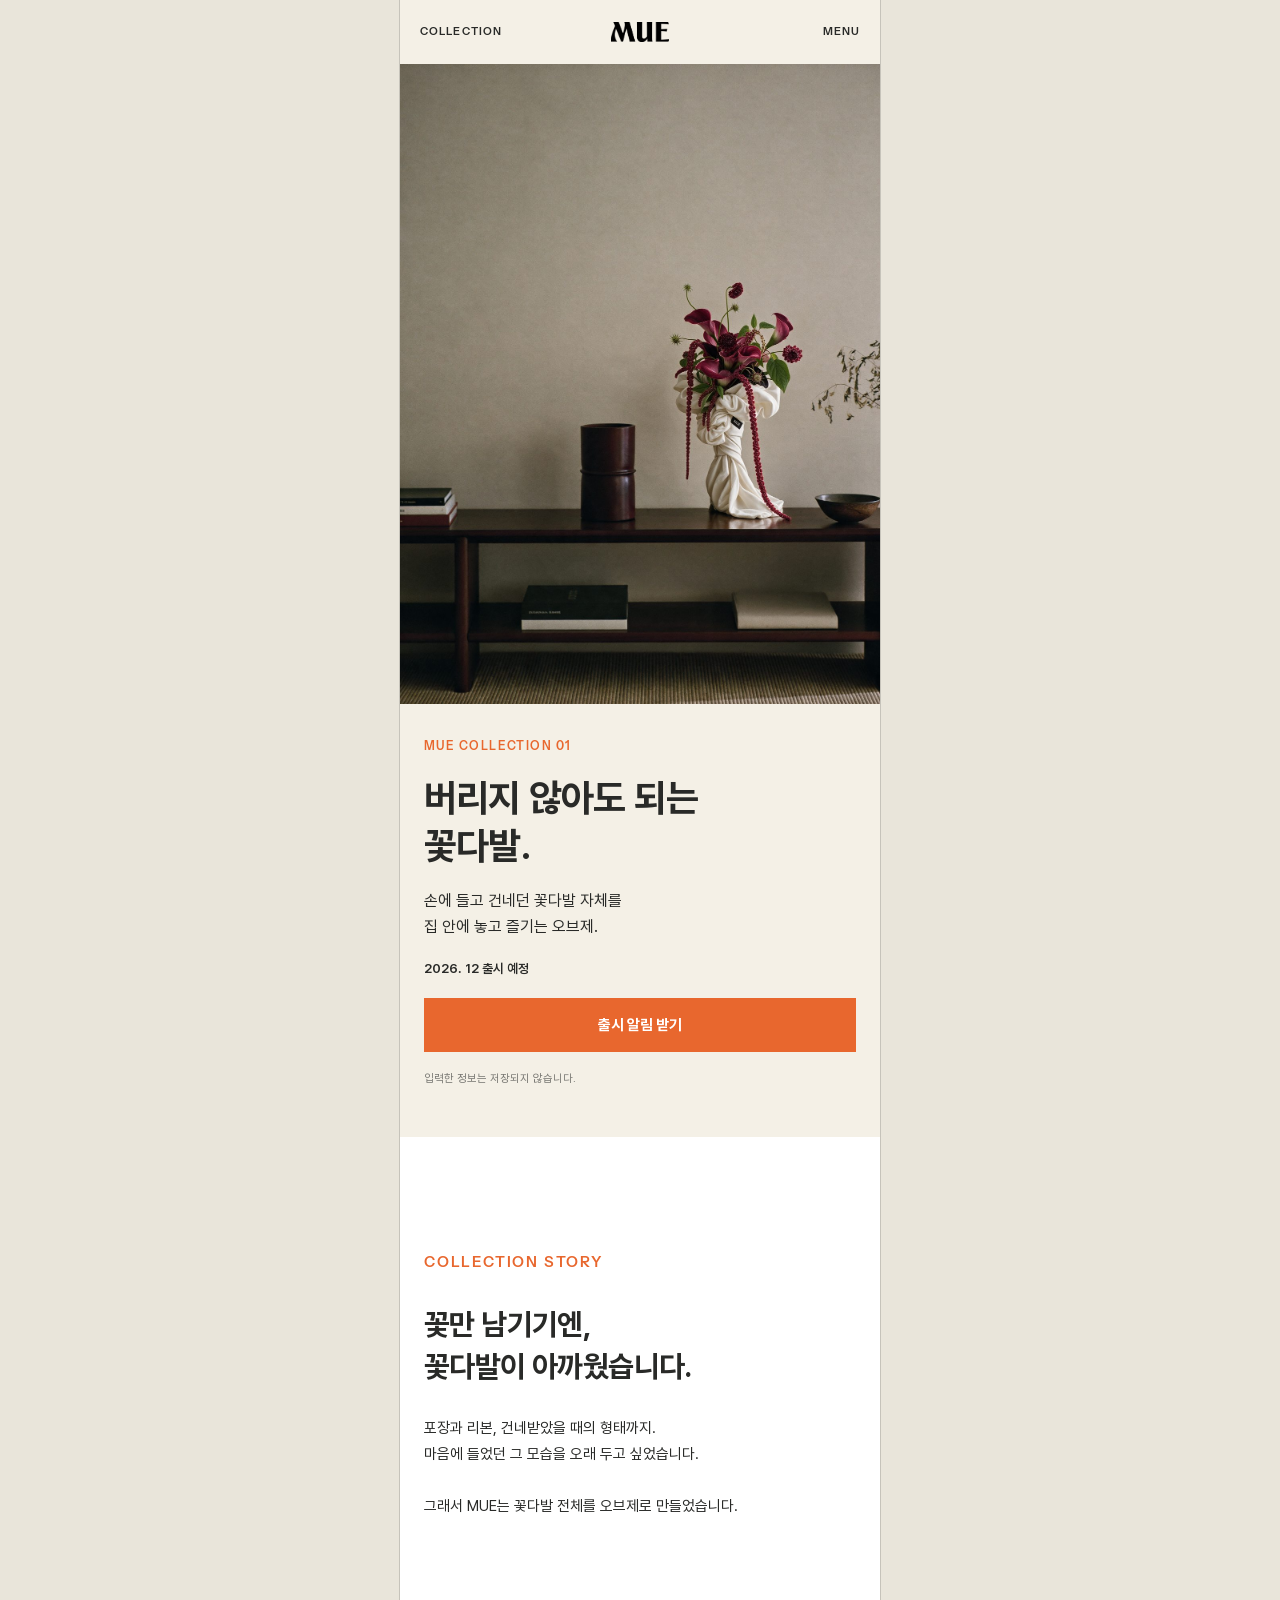
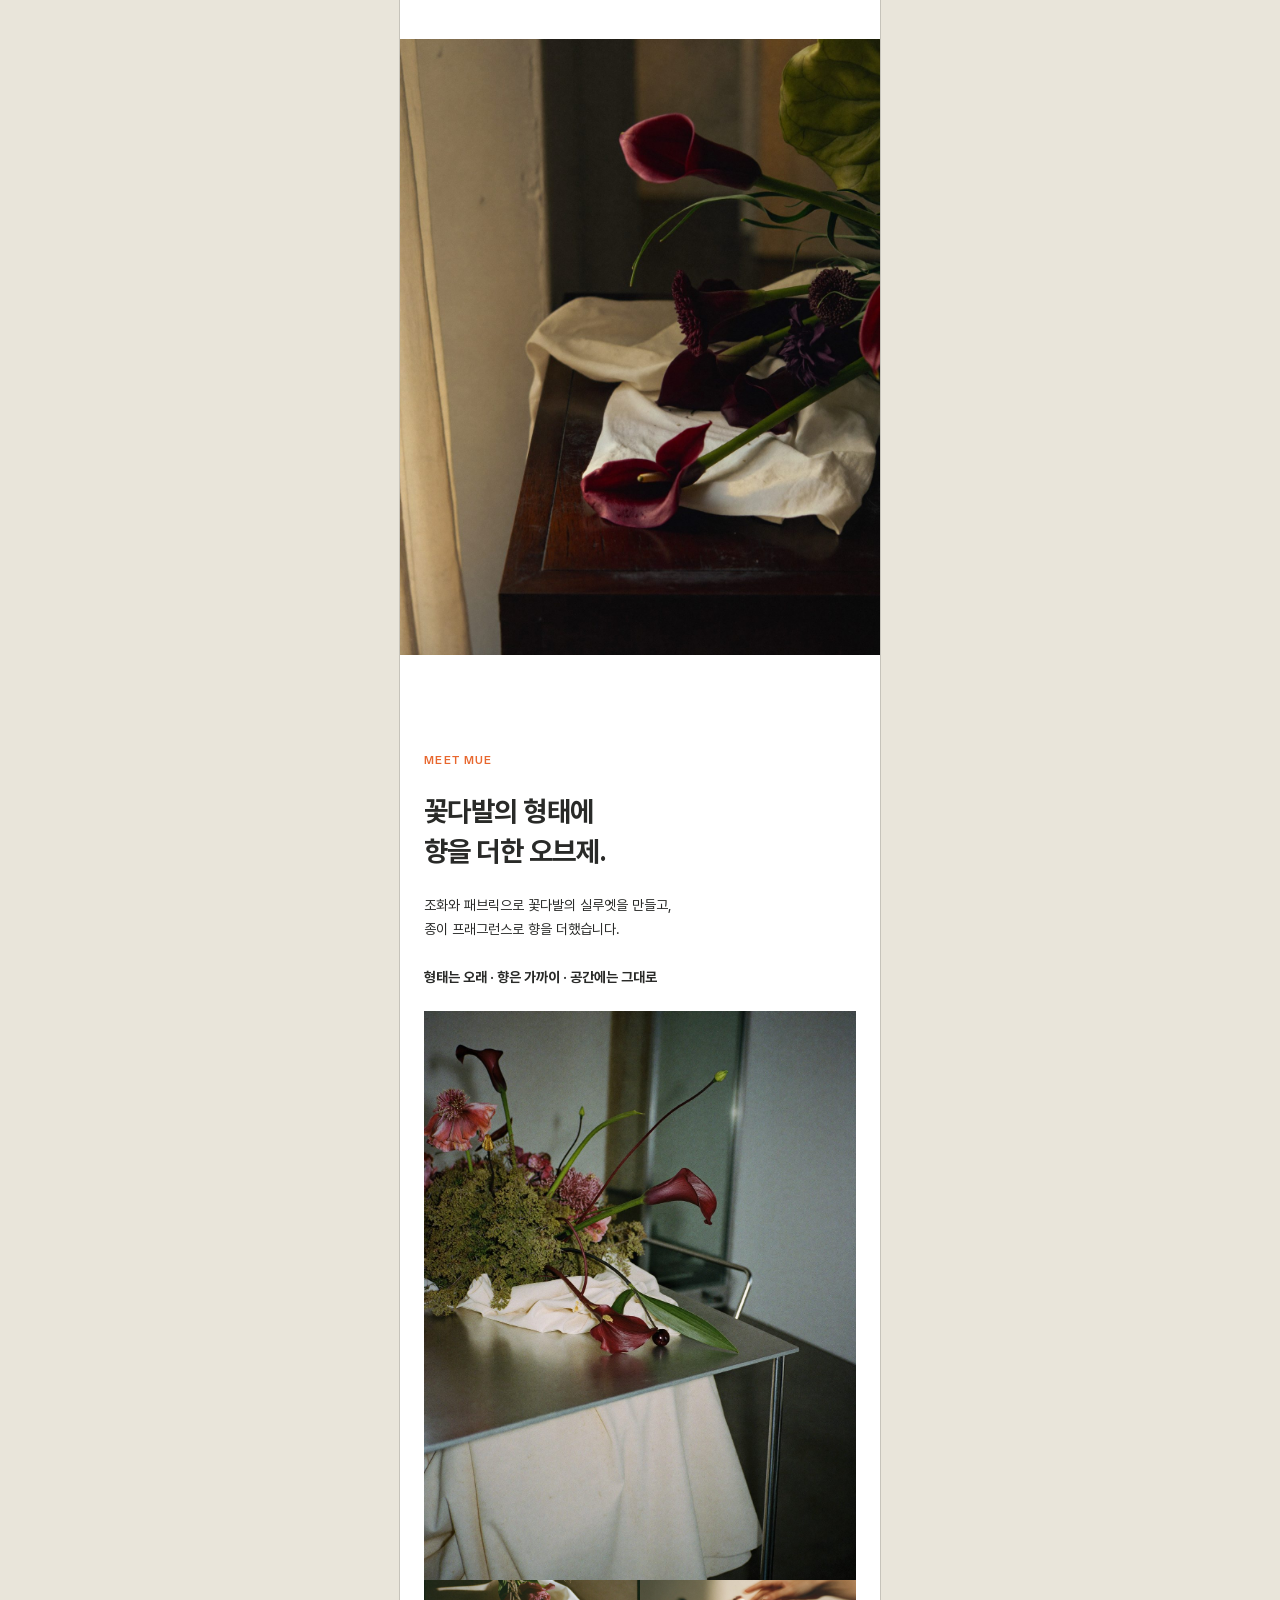
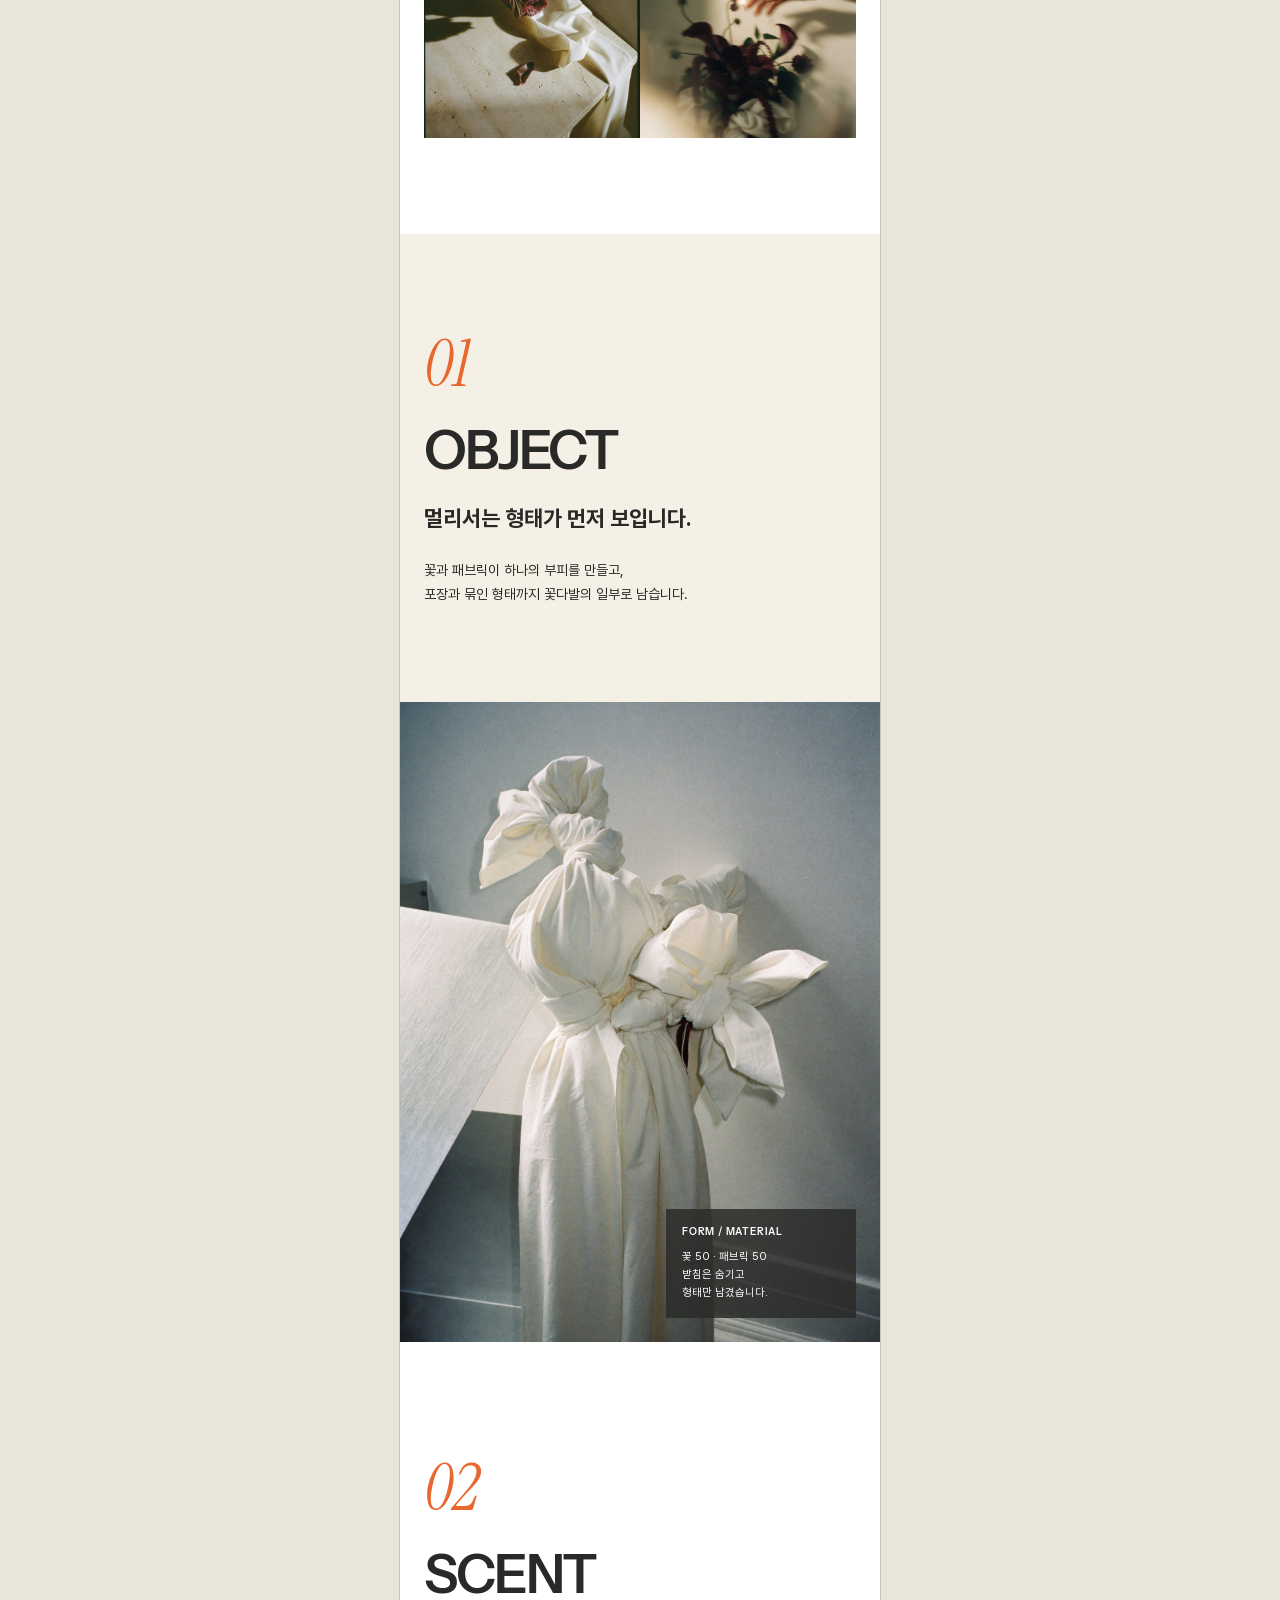
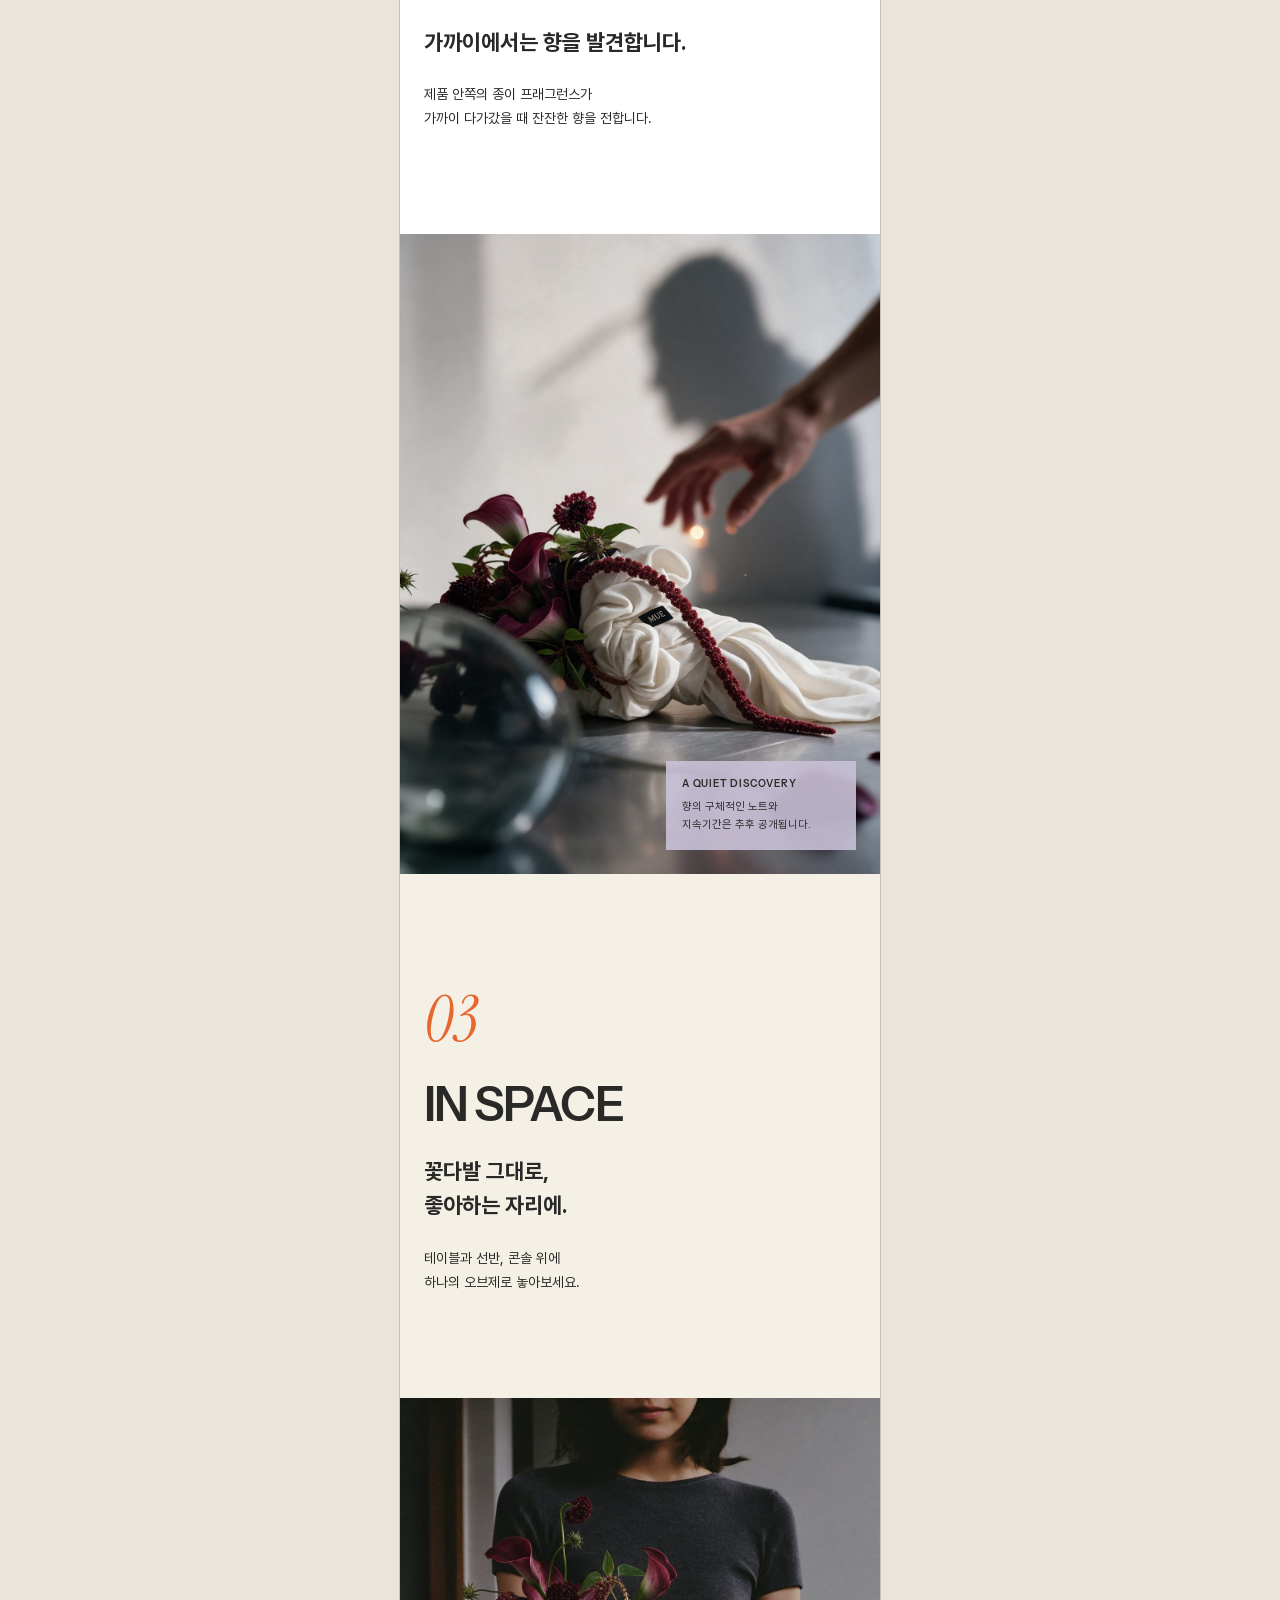
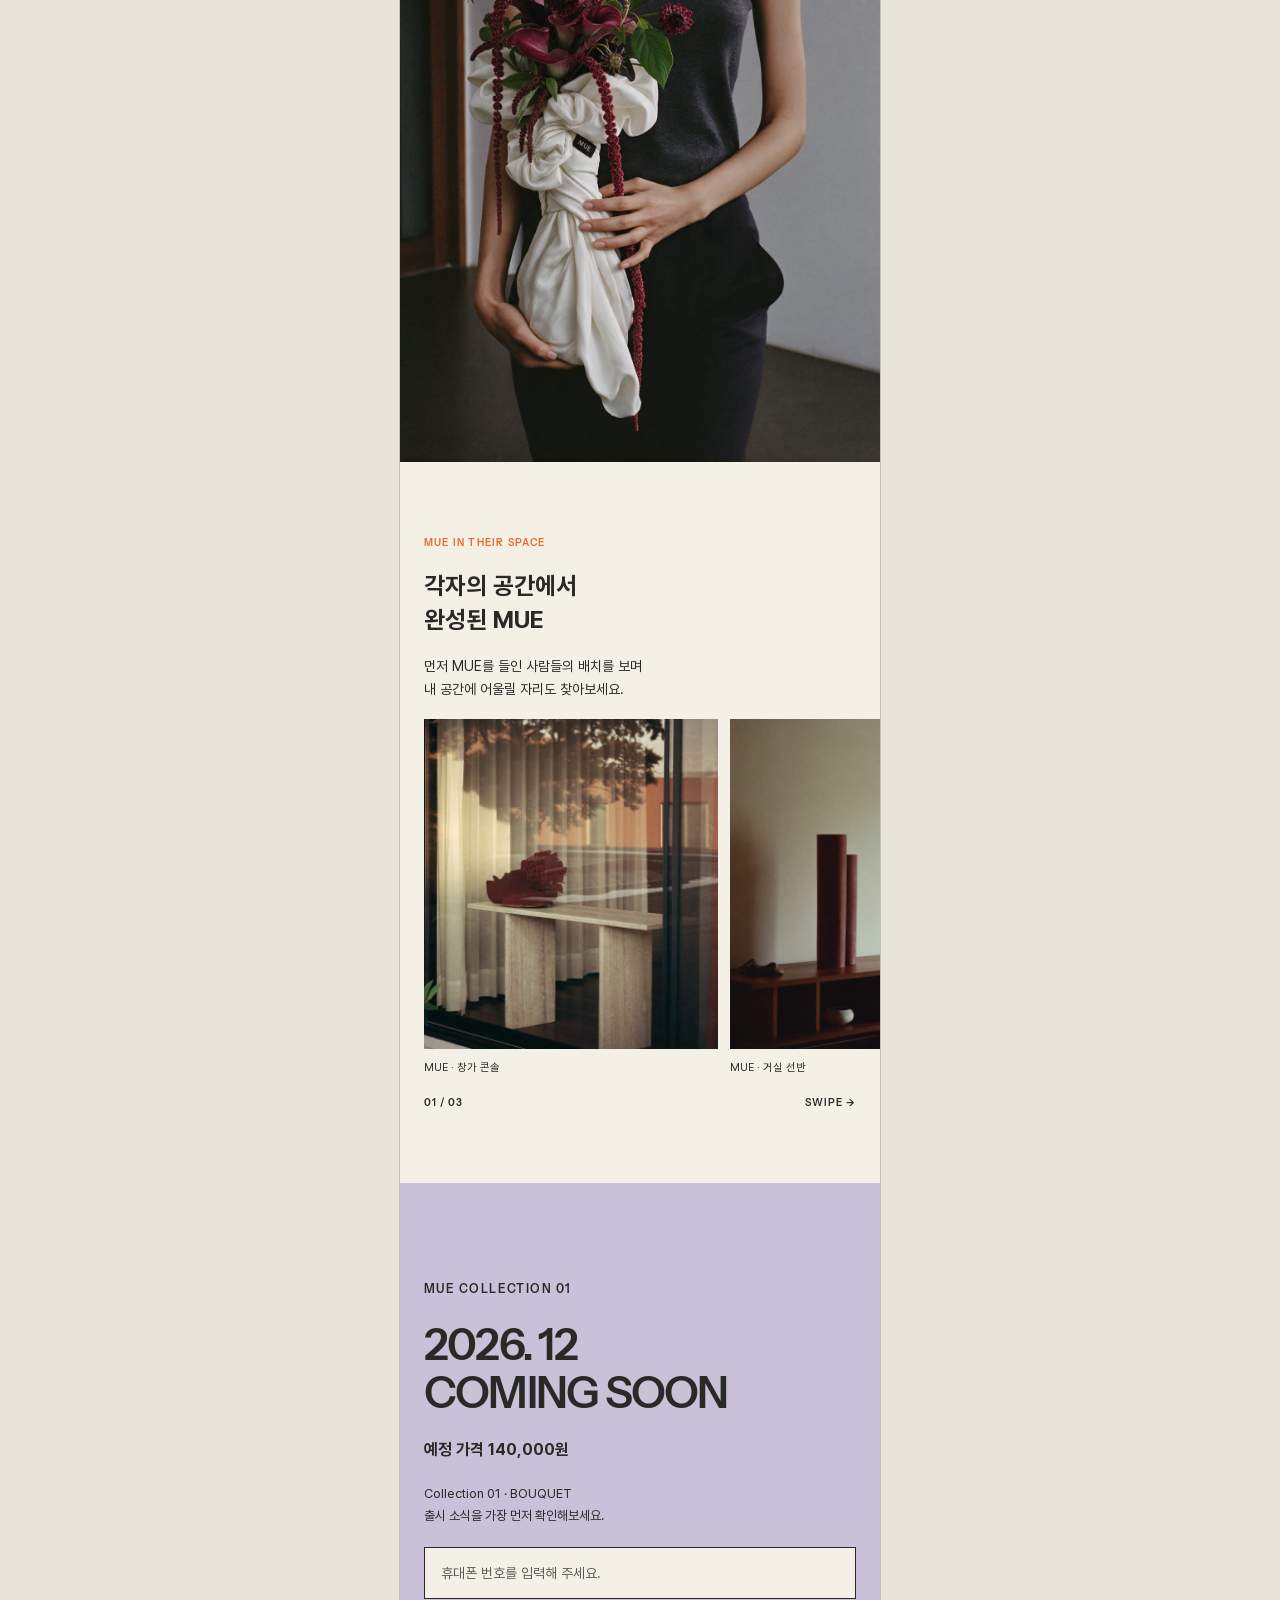
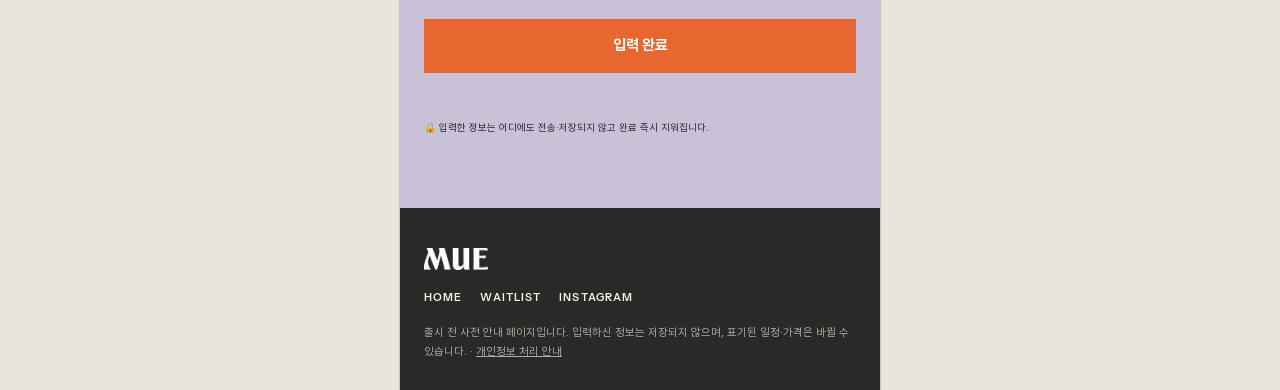
==== commit d2c77c53: "Refresh GA4 scripts on product.html" ====
--- a/product.html
+++ b/product.html
@@ -9,7 +9,7 @@
 <meta property="og:description" content="형태는 오래 · 향은 가까이 · 공간에는 그대로. 2026. 12 출시 예정.">
 <meta property="og:image" content="assets/img/held-scale.jpg">
 <link rel="icon" href="assets/img/logo-ink.png">
-<script src="assets/js/config.js"></script>
+<script src="assets/js/config.js?v=20261106-1432"></script>
 <link rel="stylesheet" href="assets/fonts/fonts.css">
 <link rel="stylesheet" href="assets/css/style.css">
 </head>
@@ -162,6 +162,6 @@
   </div>
 </div>
 
-<script src="assets/js/main.js"></script>
+<script src="assets/js/main.js?v=20261106-1432"></script>
 </body>
 </html>
